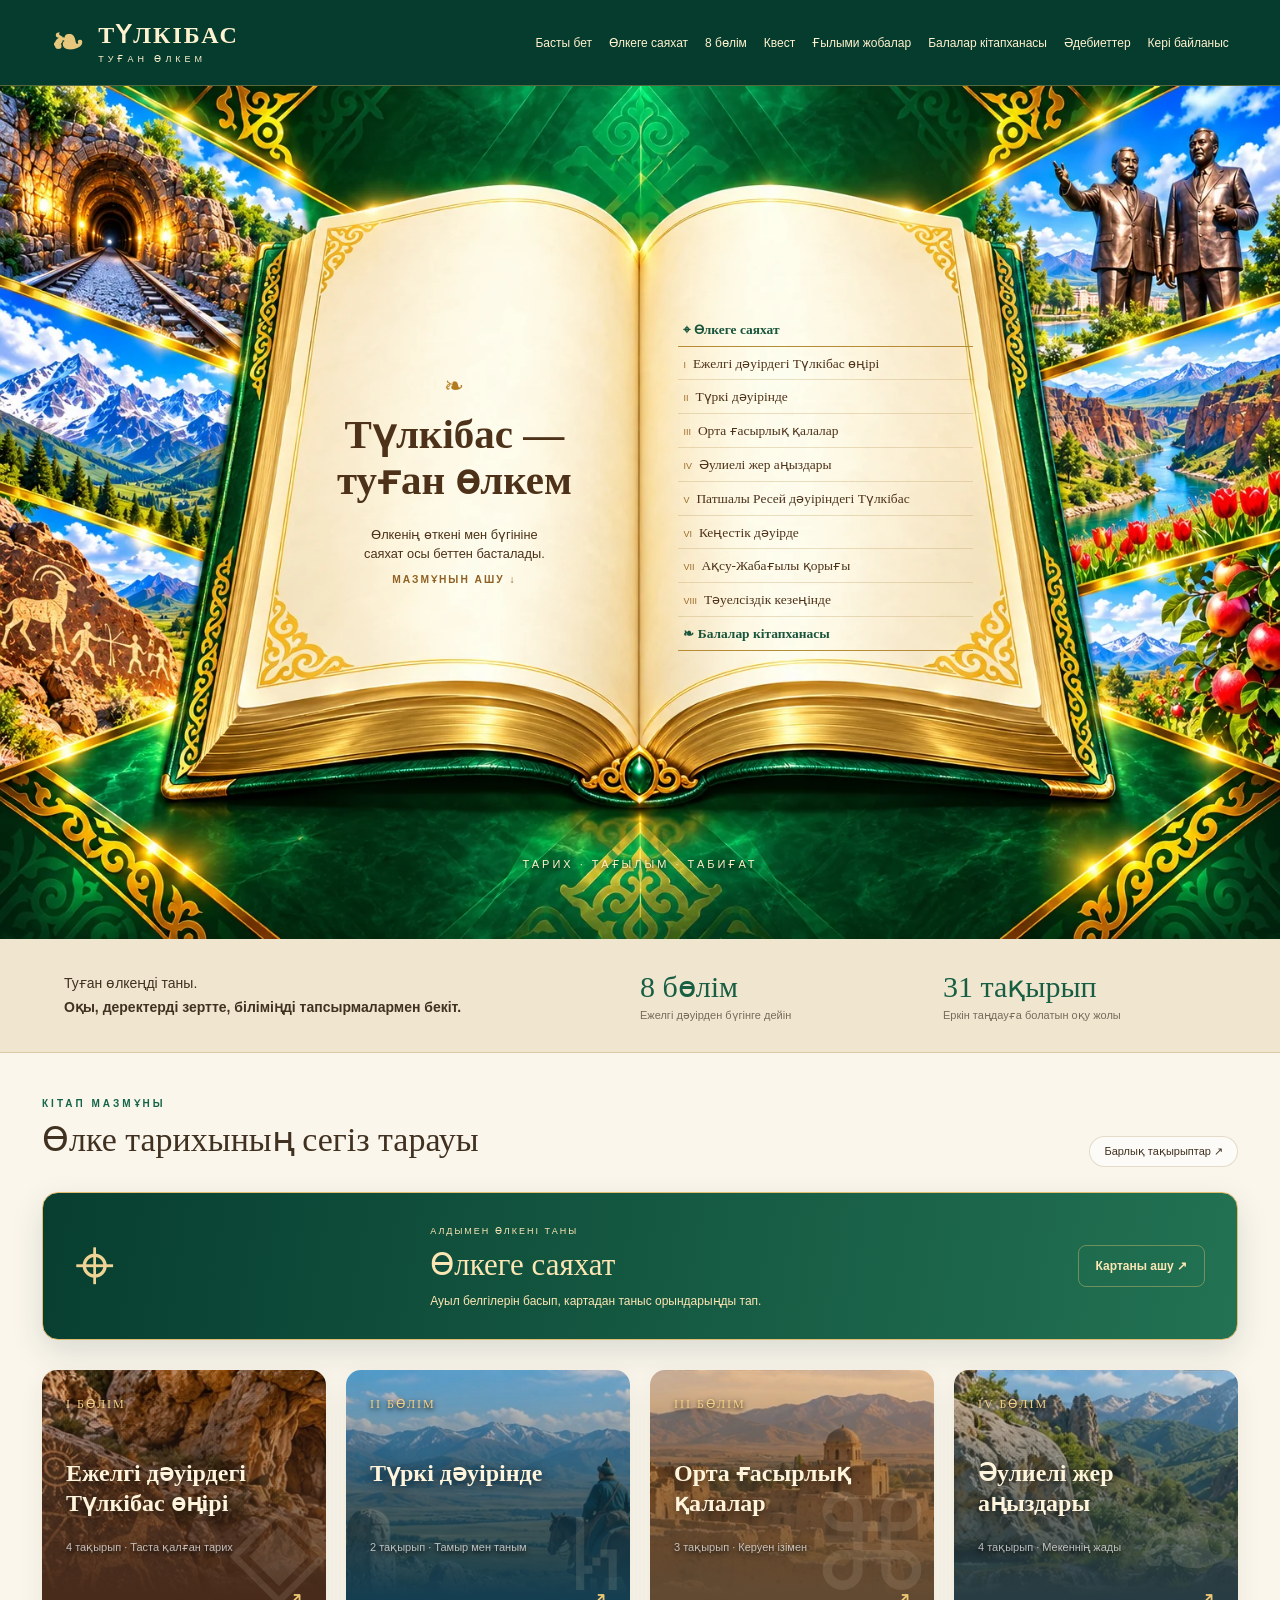
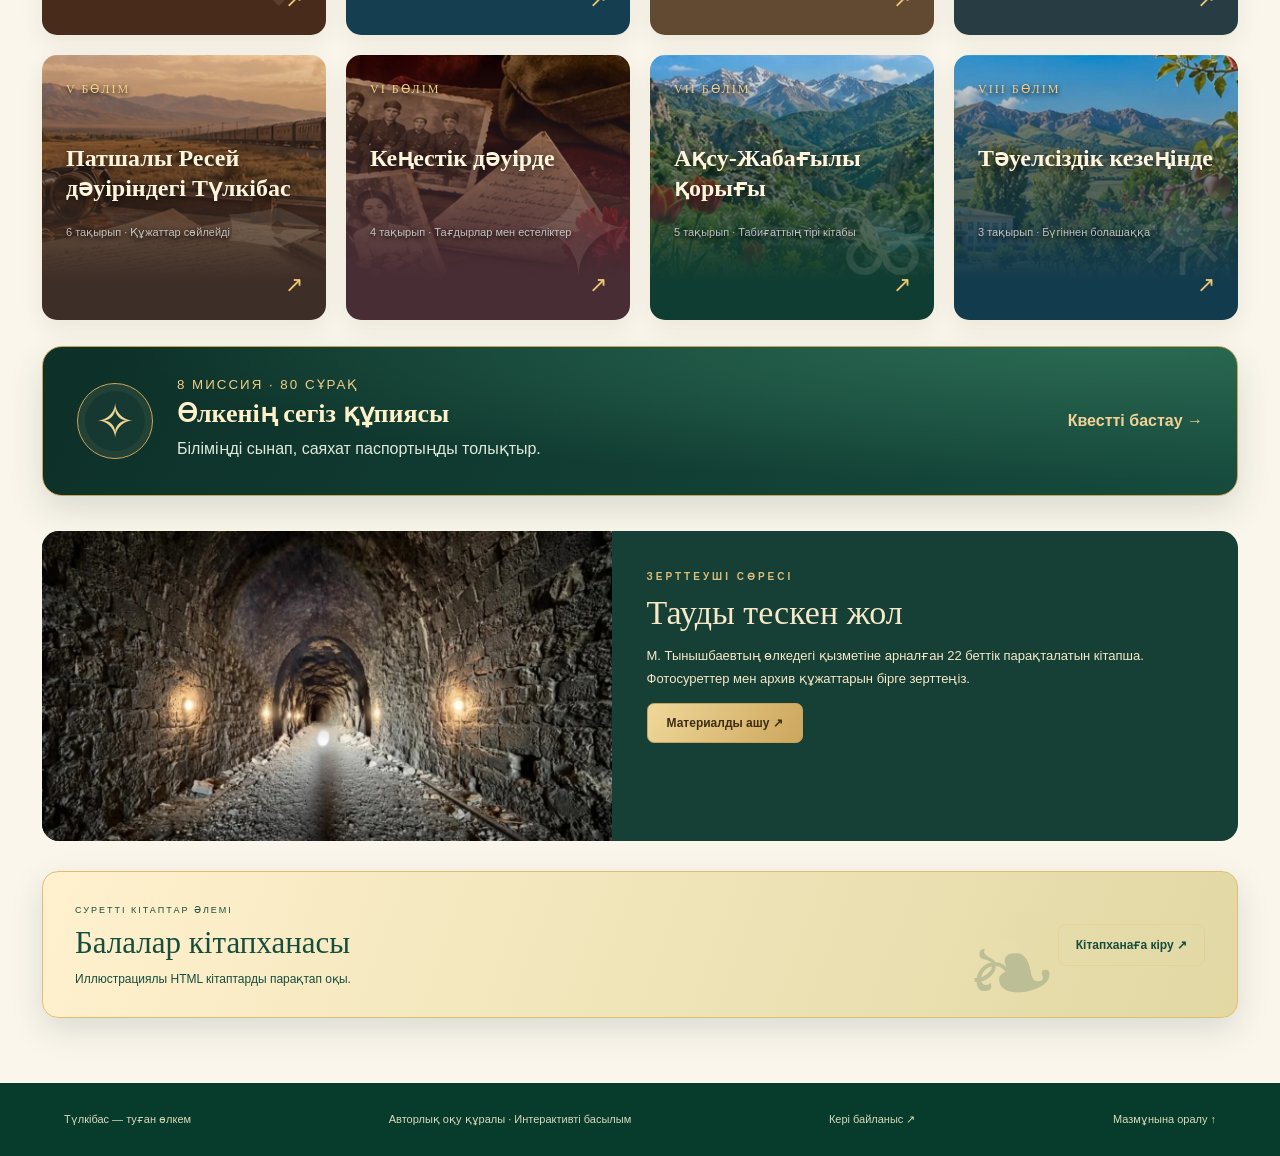
==== index.html @ f570e6aa "Publish complete Tulkibas website" ====
<!doctype html><html lang="kk"><head><meta charset="utf-8"><meta name="viewport" content="width=device-width,initial-scale=1"><meta name="robots" content="noindex,nofollow"><meta name="theme-color" content="#07513e"><title>Түлкібас — туған өлкем | Интерактивті оқу құралы</title><link rel="stylesheet" href="book.css?v=feedback2"><link rel="stylesheet" href="vendor/leaflet.css"></head><body><header><a href="#" class="brand"><span class="brandmark">❧</span><span>ТҮЛКІБАС<small>ТУҒАН ӨЛКЕМ</small></span></a><nav aria-label="Негізгі мәзір"><a href="#">Басты бет</a><a href="#tour">Өлкеге саяхат</a><a href="#contents">8 бөлім</a><a href="#quest">Квест</a><a href="#projects">Ғылыми жобалар</a><a href="#kids">Балалар кітапханасы</a><a href="#references">Әдебиеттер</a><a id="feedbackOpen" href="#feedback">Кері байланыс</a></nav></header><main id="app"></main><footer><span>Түлкібас — туған өлкем</span><span>Авторлық оқу құралы · Интерактивті басылым</span><a href="#feedback">Кері байланыс ↗</a><a href="#contents">Мазмұнына оралу ↑</a></footer><dialog id="feedbackDialog"><button class="close" aria-label="Жабу">×</button><p class="kicker">ОҚЫРМАН ПІКІРІ</p><h2>Пікіріңіз маңызды</h2><form id="feedbackForm"><label>Сіз кімсіз?<select name="role"><option>Оқушы</option><option>Тарих мұғалімі</option><option>География мұғалімі</option><option>Қазақ тілі мен әдебиеті мұғалімі</option><option>Басқа</option></select></label><label>Пікіріңіз<textarea name="message" required maxlength="3000" placeholder="Не ұнады? Нені жақсартуға болады?"></textarea></label><p class="muted">Пікір осы браузерде сақталады. Авторға жіберу үшін файл ретінде жүктеп алыңыз.</p><div class="actions"><button class="primary">Сақтау</button><button type="button" id="exportFeedback">Пікірлерді жүктеу ↓</button></div><p id="feedbackStatus" role="status"></p></form></dialog><dialog id="imageDialog"><button class="close" aria-label="Жабу">×</button><img id="zoomImage" alt="Архив құжатының үлкейтілген нұсқасы"></dialog><script src="curriculum.js?v=quest8"></script><script src="course-content.js?v=quest8"></script><script src="vendor/leaflet.js"></script><script src="interactive-embeds.js?v=quest8"></script><script src="archaeology-map.js?v=map1"></script><script src="museum.js?v=4exhibits"></script><script src="features.js?v=museum1"></script><script src="quest-questions.js?v=quest1"></script><script src="quest.js?v=quest1"></script><script src="book.js?v=feedback2"></script></body></html>
---- book.css ----
:root{--accent:#14644a;--deep:#063b2b;--gold:#d6ad58;--paper:#fff7e4;--ink:#403120;--wash:#e6eee5}*{box-sizing:border-box}body{margin:0;background:#faf6eb;color:var(--ink);font-family:Arial,sans-serif}a{color:inherit;text-decoration:none}button,input,select,textarea{font:inherit}button,a{ -webkit-tap-highlight-color:transparent}button{cursor:pointer}button:disabled{cursor:default}button:focus-visible,a:focus-visible,input:focus-visible,textarea:focus-visible{outline:3px solid #dfad40;outline-offset:4px}header{display:flex;align-items:center;justify-content:space-between;gap:24px;padding:20px 5%;background:#063c2d;color:#fff2cf;border-bottom:1px solid #d6ad5860}.brand{display:flex;align-items:center;gap:12px;font:bold 24px Georgia;letter-spacing:2px}.brandmark{font-size:39px;color:#e6c77c}.brand small{display:block;font:9px Arial;letter-spacing:4px;margin-top:5px}nav{display:flex;gap:24px;align-items:center;font-size:12px}nav button{border:0;background:none;color:inherit;padding:0}.private{font-size:10px;border:1px solid #d6ad5860;border-radius:20px;padding:8px 12px;color:#e7d3a8}main{min-height:70vh}footer{display:flex;justify-content:space-between;gap:20px;flex-wrap:wrap;padding:30px 5%;background:#073c2c;color:#d9d9b9;font-size:11px}.wrap{max-width:1260px;margin:auto;padding:40px 32px}.kicker{font-size:10px;font-weight:700;letter-spacing:3px;text-transform:uppercase;color:var(--accent)}h1,h2,h3{font-family:Georgia,serif}h1{font-size:clamp(30px,4vw,56px);line-height:1.1}h2{font-size:34px;font-weight:500}h3{font-size:23px;line-height:1.25}p{line-height:1.7}.muted{font-size:13px;color:#786e60;line-height:1.7}.sectionhead{display:flex;justify-content:space-between;gap:20px;align-items:end;margin-bottom:25px}.sectionhead h2{margin:8px 0}.pill{border:1px solid #b29b6b55;border-radius:20px;padding:8px 14px;font-size:11px;background:#fff9}.bookhero{position:relative;max-width:1536px;aspect-ratio:3/2;margin:auto;background:#095033 url('assets/book-home.webp') center/100% 100%;overflow:hidden}.bookhero.home{margin-top:0}.page{position:absolute;top:23%;bottom:31%;display:flex;flex-direction:column;justify-content:center;color:#4d3219}.page.left{left:24%;width:23%;text-align:center}.page.right{left:53%;width:23%}.page h1{font-size:clamp(21px,3.2vw,49px);margin:12px 0;line-height:1.12}.page .kicker{color:#906124;font-size:clamp(7px,.8vw,12px);letter-spacing:2px}.page p{font-size:clamp(9px,1vw,15px);line-height:1.5;margin:9px 0}.page .flourish{color:#b17b20;font-size:24px}.booklinks{display:grid;gap:7px}.booklinks a{display:block;padding:10px 8px;border-bottom:1px solid #bda06555;font:clamp(10px,1.2vw,18px)/1.25 Georgia;transition:background .2s,transform .2s}.booklinks a:hover{background:#e7c98b50;transform:translateX(3px)}.booklinks a small{font:9px Arial;color:#9a6b28;margin-right:7px}.home .page.right{top:22%;bottom:29%}.booknote{position:absolute;bottom:8%;width:100%;text-align:center;font-size:11px;letter-spacing:3px;color:#fff1c4;text-shadow:0 2px 6px #000}.introstrip{display:grid;grid-template-columns:2fr 1fr 1fr;gap:30px;align-items:center;padding:30px 5%;background:#f0e6d0;border-bottom:1px solid #d9c9a6}.introstrip p{margin:0;font-size:14px}.introstrip strong{font:30px Georgia;color:#185e43}.introstrip small{display:block;font-size:11px;color:#766b59;margin-top:5px}.chaptergrid{display:grid;grid-template-columns:repeat(4,1fr);gap:20px}.chaptercard{position:relative;padding:24px;min-height:265px;border-radius:15px;overflow:hidden;background:linear-gradient(145deg,var(--deep),var(--accent));color:#fff5dc;box-shadow:0 8px 24px #32241013;transition:transform .2s}.chaptercard:before{content:attr(data-symbol);position:absolute;right:-3px;bottom:14px;font:130px Georgia;opacity:.1}.chaptercard:hover{transform:translateY(-5px)}.chaptercard .chapterNo{font:12px Georgia;letter-spacing:2px;color:#f2cf87}.chaptercard h3{font-size:24px;min-height:90px;margin:24px 0 12px}.chaptercard p{font-size:11px;color:#ffffffb0}.chaptercard .arrow{position:absolute;bottom:22px;right:23px;font-size:22px;color:#edc773}.ancient{--accent:#a66127;--deep:#482b1b;--wash:#f1e2ca}.turk{--accent:#2d7b8f;--deep:#153e50;--wash:#dfedf0}.cities{--accent:#bd8442;--deep:#624a32;--wash:#f6e8ce}.legends{--accent:#5d7973;--deep:#283d43;--wash:#e1ece7}.empire{--accent:#8c6549;--deep:#3d2e27;--wash:#e9ddce}.soviet{--accent:#8a4b47;--deep:#482d35;--wash:#f0e0db}.nature{--accent:#317750;--deep:#103d32;--wash:#e4efda}.modern{--accent:#32798a;--deep:#123b4d;--wash:#deeff0}.chapterpage{background:linear-gradient(var(--wash),#faf6eb 950px)}.breadcrumb{font-size:11px;display:flex;gap:10px;align-items:center;padding:20px 5%;color:#756951}.chapterpage .bookhero{border-radius:16px;max-width:1260px}.chapterpage.ancient .bookhero{background-image:url('assets/book-ancient.webp')}.chapterpage:not(.ancient) .bookhero{background-image:none;isolation:isolate;background:radial-gradient(ellipse at center,#fff5dc44,transparent 65%),linear-gradient(130deg,var(--deep),var(--accent))}.chapterpage:not(.ancient) .bookhero:before{content:attr(data-symbol);position:absolute;inset:0;display:grid;place-items:center;font:440px Georgia;color:#efcf8e;opacity:.11;z-index:-1}.chapterpage:not(.ancient) .bookhero:after{content:'';position:absolute;left:18%;right:18%;top:15%;bottom:15%;background:linear-gradient(90deg,#e4cc99,#fff7df 5%,#fff5dd 48%,#d7be8c 50%,#fff8e6 52%,#f8e6c2 95%,#c9aa6c);border:8px solid #9f7939;border-radius:36% 36% 10% 10%/5% 5% 4% 4%;box-shadow:0 15px 0 #b89352,0 23px 0 #704d2d,0 35px 50px #0006;z-index:-1}.chapterpage .page h1{font-size:clamp(23px,3.5vw,49px)}.chapterpage .page.right{top:22%;bottom:28%}.chapterpage .booklinks{gap:4px}.chapterpage .booklinks a{font-size:clamp(10px,1.1vw,16px);padding:8px}.chapterpage .page.left{top:25%;bottom:29%}.chapterpage .booknote{bottom:6%}.topicgrid{display:grid;grid-template-columns:repeat(3,1fr);gap:23px}.topiccard{display:flex;flex-direction:column;border:1px solid #bd9a5655;background:var(--deep);color:#fff4df;padding:12px;border-radius:13px;box-shadow:0 10px 25px #3d2b1715;transition:transform .2s}.topiccard:hover{transform:translateY(-4px)}.cover{height:170px;position:relative;overflow:hidden;border-radius:7px;background:linear-gradient(145deg,var(--accent),var(--deep));display:flex;align-items:center;justify-content:center;border:1px solid #e0b66870}.cover img{width:100%;height:100%;object-fit:cover}.cover .symbol{font:95px Georgia;color:#e7c886;opacity:.6}.cover:after{content:'';position:absolute;inset:10px;border:1px solid #e3c17555;pointer-events:none}.cover .coverNo{position:absolute;top:15px;left:18px;font:16px Georgia;color:#fff3cf;text-shadow:0 1px 6px #000}.topiccard .cardbody{padding:8px 10px 10px;display:flex;flex:1;flex-direction:column}.topiccard h3{font-size:22px;margin:14px 0;min-height:55px}.topiccard p{font-size:11px;color:#ecddbd;margin:0 0 15px}.openbtn{display:flex;justify-content:space-between;align-items:center;background:linear-gradient(120deg,#f3d58e,#cda45b);border-radius:6px;padding:11px 14px;color:#3c2c14;font-size:12px;font-weight:700;margin-top:auto}.search{width:290px;padding:12px 16px;border:1px solid #c4b699;border-radius:8px;background:#fffaf0}.contentsrow{display:grid;grid-template-columns:50px 1fr auto;gap:18px;align-items:center;padding:19px 0;border-bottom:1px solid #c8b58955}.contentsrow strong{font:23px Georgia}.contentsrow span{color:#9b793f}.contentsrow small{font-size:11px}.researchbanner{display:grid;grid-template-columns:1fr 1.1fr;border-radius:17px;overflow:hidden;background:#163f35;color:#f6e9c9;margin-top:35px}.researchbanner img{width:100%;height:310px;object-fit:cover}.researchbanner>div{padding:35px}.researchbanner .kicker{color:#dbbd7c}.researchbanner h2{margin:10px 0}.researchbanner p{font-size:13px}.primary{display:inline-block;background:linear-gradient(120deg,#f0d89a,#cca65c);color:#3c2d13;border:1px solid #c8a45e;border-radius:7px;padding:12px 19px;font-size:12px;font-weight:700}.topiclayout{display:grid;grid-template-columns:245px minmax(0,1fr);gap:30px}.topicnav{align-self:start;position:sticky;top:20px;padding:22px;background:var(--deep);color:#f5e6c3;border-radius:13px}.topicnav h3{font-size:20px;margin:10px 0 20px}.topicnav a{display:block;padding:12px 0;border-top:1px solid #ffffff20;font-size:12px;line-height:1.5}.topicnav a.active{color:#f3ce81}.readerhead{background:linear-gradient(130deg,var(--deep),var(--accent));padding:34px;border-radius:14px;color:#fff3d7;position:relative;overflow:hidden}.readerhead:after{content:attr(data-symbol);position:absolute;right:15px;bottom:-30px;font:170px Georgia;opacity:.13}.readerhead h1{font-size:37px;margin:15px 0}.readerhead .kicker{color:#e9cf95}.tabs{display:flex;gap:4px;overflow:auto;border-bottom:1px solid #cdbb99;margin-top:23px}.tabs button{border:0;background:none;padding:15px;font-size:12px;color:#80715b;white-space:nowrap}.tabs button[aria-selected=true]{color:var(--accent);border-bottom:3px solid var(--accent);font-weight:700}.paper{background:#fffcf4;border:1px solid #d7c9ac;border-radius:0 0 14px 14px;padding:32px;min-height:260px;box-shadow:0 12px 30px #4b342009}.paper h2{font-size:28px;margin-top:5px}.paper p{font-size:15px;line-height:1.85}.empty{padding:20px;border:1px dashed #bea67d;background:#f7f0df;border-radius:10px}.empty h3{margin:0 0 8px;font-size:23px}.empty p{font-size:13px;margin:0}.topicphoto{width:100%;max-height:330px;object-fit:cover;border-radius:9px}.caption{font-size:11px!important;color:#8b785c}.note{width:100%;min-height:145px;padding:15px;background:#fffaf0;border:1px solid #cdbb99;border-radius:8px;color:#403120;line-height:1.7}.actions{display:flex;gap:10px;flex-wrap:wrap;align-items:center;margin-top:15px}.actions button:not(.primary){padding:10px 15px;border:1px solid #c6b28c;background:#faf3e4;border-radius:7px}.topicfoot{display:flex;justify-content:space-between;gap:20px;margin-top:25px;font-size:12px}.docgrid{display:grid;grid-template-columns:repeat(2,1fr);gap:15px}.doc{padding:12px;border:1px solid #d8c5a1;background:#f5ecd8;border-radius:9px;cursor:zoom-in}.doc img{width:100%;height:220px;object-fit:contain}.doc span{display:block;font-size:11px;margin-top:9px}.projectslot{padding:23px;border-left:3px solid var(--accent);background:#fffaf0;margin:14px 0;border-radius:0 9px 9px 0}.projectslot h3{margin:0 0 10px}.projectslot p{font-size:13px;margin:0}.projectslot small{display:inline-block;margin-top:14px;font-size:10px;color:#9a7e4a}dialog{max-width:650px;width:92vw;border:1px solid #d1b879;border-radius:15px;background:#fffbef;padding:30px;color:#3c3021;box-shadow:0 25px 100px #0006}dialog::backdrop{background:#031b17cc;backdrop-filter:blur(5px)}.close{float:right;border:0;background:none;font-size:27px;color:#68502f}label{display:block;font-size:13px;margin:18px 0}select,textarea{display:block;width:100%;margin-top:8px;border:1px solid #cfbea0;border-radius:7px;padding:12px;background:#fffdf7}textarea{min-height:120px}#imageDialog{max-width:95vw;width:auto}#zoomImage{display:block;max-width:85vw;max-height:80vh;object-fit:contain}.saved{font-size:11px;color:var(--accent)}.noresults{padding:30px;color:#7c6d55}@media(max-width:1000px){nav{gap:12px;font-size:11px}.private{display:none}.chaptergrid{grid-template-columns:repeat(2,1fr)}.topicgrid{grid-template-columns:repeat(2,1fr)}.page h1{font-size:3.3vw}.booklinks a{padding:6px;font-size:1.25vw}.bookhero .page .kicker{letter-spacing:1px}.topiclayout{grid-template-columns:190px 1fr}.readerhead h1{font-size:31px}.wrap{padding:30px 22px}}@media(max-width:650px){header{flex-wrap:wrap;padding:15px 5%;gap:15px}.brand{font-size:20px}nav{width:100%;justify-content:space-between;gap:9px;font-size:10px}.brandmark{font-size:29px}.bookhero{aspect-ratio:auto;height:680px;background-size:auto 100%;background-position:center}.page.left{left:18%;width:64%;top:18%;bottom:auto;height:23%}.page.right{left:19%;width:62%;top:44%!important;bottom:19%!important}.page h1,.chapterpage .page h1{font-size:31px;margin:8px 0}.page .kicker{font-size:9px}.page p{font-size:12px}.page .flourish{font-size:20px}.booklinks{gap:4px}.booklinks a,.chapterpage .booklinks a{font-size:13px;padding:7px 4px}.booknote{font-size:8px;letter-spacing:1px;bottom:7%}.home .page.left{top:16%;height:23%}.home .page.right{top:41%!important;bottom:17%!important}.home .bookhero{background-size:auto 100%}.bookhero:before{content:'';position:absolute;top:13%;bottom:16%;left:12%;right:12%;background:#fff3d9ed;border-radius:15px}.chapterpage:not(.ancient) .bookhero:before{font-size:250px;opacity:.07}.chapterpage:not(.ancient) .bookhero:after{left:8%;right:8%;top:11%;bottom:15%}.chapterpage.ancient .bookhero:before{content:'';background:#fff3d9eb}.chapterpage .page.left{top:17%;bottom:auto;height:23%}.chapterpage .page.right{top:44%!important;bottom:19%!important}.introstrip{grid-template-columns:1fr 1fr;gap:20px}.introstrip>p{grid-column:span 2;font-size:13px}.introstrip strong{font-size:24px}.wrap{padding:30px 18px}.chaptergrid{gap:12px}.chaptercard{padding:19px;min-height:255px}.chaptercard h3{font-size:22px;min-height:110px}.topicgrid{grid-template-columns:1fr}.cover{height:190px}.topiccard h3{min-height:0}.sectionhead{align-items:start;flex-direction:column}.search{width:100%}.researchbanner{grid-template-columns:1fr}.researchbanner img{height:200px}.researchbanner>div{padding:25px}.topiclayout{grid-template-columns:1fr}.topicnav{position:static}.topicnav details>summary{cursor:pointer}.topicnav a{font-size:12px}.readerhead{padding:25px}.readerhead h1{font-size:29px}.paper{padding:23px}.paper p{font-size:14px}.tabs button{padding:13px 10px;font-size:11px}.docgrid{grid-template-columns:1fr}.contentsrow{grid-template-columns:30px 1fr}.contentsrow strong{font-size:20px}.contentsrow small{grid-column:2}h2{font-size:29px}.topicfoot a{max-width:45%;line-height:1.5}footer{font-size:10px}}
@media(prefers-reduced-motion:reduce){*{transition:none!important;scroll-behavior:auto!important}}
.topicsection{position:relative;isolation:isolate}.topicsection:before{content:'';position:absolute;inset:0;z-index:-1;opacity:.35;background:radial-gradient(ellipse at 0 10%,var(--accent),transparent 55%),repeating-linear-gradient(45deg,transparent 0 33px,#b59a6120 34px 35px,transparent 36px 68px);mask-image:linear-gradient(#000,transparent)}.cover img{transition:transform .35s}.topiccard:hover .cover img{transform:scale(1.04)}.chaptercard{background-image:linear-gradient(180deg,#0001,var(--deep) 85%),var(--chapter-image,linear-gradient(var(--accent),var(--deep)));background-size:cover;background-position:center}.chaptercard h3{text-shadow:0 2px 12px #000b}.chaptercard .chapterNo,.chaptercard p{text-shadow:0 2px 5px #000}.chaptercard h3{padding-top:22px}.chapterpage:not(.ancient) .bookhero{background-image:linear-gradient(90deg,#0005,transparent 30% 70%,#0005),var(--chapter-image);background-size:cover;background-position:center}.cover img{object-position:center}.ancient{--chapter-image:url('assets/cover-1.webp')}.turk{--chapter-image:url('assets/cover-2.webp')}.cities{--chapter-image:url('assets/cover-3.webp')}.legends{--chapter-image:url('assets/cover-4.webp')}.empire{--chapter-image:url('assets/cover-5.webp')}.soviet{--chapter-image:url('assets/cover-6.webp')}.nature{--chapter-image:url('assets/cover-7.webp')}.modern{--chapter-image:url('assets/cover-8.webp')}.chapterpage .bookhero:after{pointer-events:none}.chapterpage .bookhero .page{z-index:2}.chapterpage:not(.ancient) .bookhero:after{z-index:0}.chapterpage:not(.ancient) .bookhero:before{z-index:0}.chapterpage:not(.ancient) .bookhero .booknote{z-index:2}
.artlabel{position:absolute;right:12px;bottom:12px;background:#12251ac9;color:#fff3ce;font-size:8px;padding:5px 7px;border-radius:4px;letter-spacing:.5px;z-index:1}@media(max-width:650px){.chapterpage:has(.booklinks a:nth-child(6)) .bookhero{height:800px}}
/* All chapters use individually illustrated books from the same master. */
.chapterpage .bookhero,.chapterpage:not(.ancient) .bookhero{background-color:var(--deep);background-image:var(--book-image);background-position:center;background-size:100% 100%;isolation:auto}
.ancient{--book-image:url('assets/book-ancient.webp')}.turk{--book-image:url('assets/book-chapter-2.webp')}.cities{--book-image:url('assets/book-chapter-3.webp')}.legends{--book-image:url('assets/book-chapter-4.webp')}.empire{--book-image:url('assets/book-chapter-5.webp')}.soviet{--book-image:url('assets/book-chapter-6.webp')}.nature{--book-image:url('assets/book-chapter-7.webp')}.modern{--book-image:url('assets/book-chapter-8.webp')}
.chapterpage .bookhero:before,.chapterpage .bookhero:after{content:none!important}.chapterpage .page.left{top:22%;bottom:29%}.chapterpage .page.right{top:22%;bottom:29%}.chapterpage .page h1{font-size:clamp(22px,3.3vw,48px)}
@media(max-width:650px){.chapterpage .bookhero,.chapterpage:not(.ancient) .bookhero{height:680px;background-size:auto 100%;background-position:center}.chapterpage .page.left{top:17%;bottom:auto;height:23%}.chapterpage .page.right{top:44%!important;bottom:19%!important}.chapterpage .bookhero:before{content:''!important;position:absolute;top:13%;bottom:16%;left:12%;right:12%;background:#fff3d9ed!important;border-radius:15px;opacity:1!important;z-index:1!important}.chapterpage .page h1{font-size:31px}.chapterpage:has(.booklinks a:nth-child(6)) .bookhero{height:800px}}
/* Source readings and expandable learning materials. */
header nav{gap:17px;flex-wrap:wrap}header{padding-left:4%;padding-right:4%}.speciallink{font-weight:700!important;color:#18553b!important;border-bottom:1px solid #b78c36!important}.home .booklinks{gap:2px}.home .booklinks a{font-size:clamp(9px,1.05vw,16px);padding:7px 5px}.reading-tools{display:flex;justify-content:space-between;gap:15px;border-bottom:1px solid #c8ac6b;padding-bottom:16px;margin-bottom:22px;font-size:10px;letter-spacing:2px;color:var(--accent)}.reading-tools a{letter-spacing:0;font-size:11px}.source-reading p,.source-tasks p{white-space:pre-line;overflow-wrap:anywhere}.source-reading p{font-size:16px;line-height:1.9;margin:17px 0}.source-image{display:block;max-width:100%;height:auto;max-height:520px;object-fit:contain;margin:20px auto;border-radius:7px;cursor:zoom-in}.source-credit{font-size:11px!important;color:#8b7551;border-top:1px solid #c9b58b;padding-top:15px}.source-table-wrap{overflow-x:auto;margin:20px 0}.source-table{width:100%;border-collapse:collapse;min-width:400px;font-size:13px;background:#fffaf0}.source-table td{border:1px solid #baa782;padding:12px;vertical-align:top;min-width:80px}.source-table td p{font-size:13px;line-height:1.6;margin:4px 0}.source-table .source-image{max-height:260px;margin:8px auto}.source-tasks{counter-reset:task}.source-tasks>p{font-size:14px}.taskfield{width:100%;min-height:65px;margin:8px 0;padding:10px;background:#fffdf7;border:1px solid #bea77b;border-radius:6px;font-size:13px}.source-tasks label{font-size:13px;margin:8px 0 3px}.source-tasks td .taskfield{min-width:110px}.tourpromocard,.kidspromocard{display:flex;align-items:center;justify-content:space-between;gap:25px;border-radius:16px;padding:27px 32px;margin:25px 0;border:1px solid #e2bd70;box-shadow:0 12px 32px #082b2420;position:relative;overflow:hidden}.tourpromocard{background:linear-gradient(100deg,#073e30,#227253);color:#fce6b3;margin-top:0;margin-bottom:30px}.tourpromocard>span{font-size:70px;color:#efd394}.tourpromocard h2,.kidspromocard h2{margin:8px 0;font-size:31px}.tourpromocard p,.kidspromocard p{margin:0;font-size:12px}.tourpromocard small,.kidspromocard small{font-size:9px;letter-spacing:2px}.tourpromocard>b,.kidspromocard>b{font-size:12px;border:1px solid #e8c57266;padding:13px 17px;border-radius:8px;white-space:nowrap}.kidspromocard{background:linear-gradient(110deg,#fff1ce,#e1d8a4);color:#174d3c;margin-top:30px}.kidspromocard>span{font-size:110px;opacity:.2;position:absolute;right:15%;bottom:-20px}.tourpage{background:linear-gradient(120deg,#e5eddd,#fbefd3);min-height:85vh}.tourpage h1{margin-bottom:15px}.tourintro{color:#59624b;margin-bottom:30px}.tourlayout{display:grid;grid-template-columns:1.7fr 1fr;gap:22px;align-items:stretch}.mapframe{border:1px solid #c5ad75;border-radius:14px;overflow:hidden;background:#e3e6d9;box-shadow:0 15px 40px #243f2c20}.mapbar{display:flex;justify-content:space-between;gap:10px;align-items:center;background:#104c3b;color:#e9d09c;padding:16px 20px;font-size:10px;letter-spacing:2px}.mapbar button{font-size:10px;letter-spacing:0;background:#e8cb83;color:#153b2e;border:0;border-radius:6px;padding:8px 11px}#villageMap{height:540px;width:100%;z-index:0}.maphint{padding:12px 17px;font-size:10px;line-height:1.4;margin:0;background:#faf2dc;color:#6d624c}.villagepanel{background:#fffaf0;border:1px solid #cfb881;border-radius:14px;overflow:hidden;box-shadow:0 15px 40px #243f2c20}.villagepanel>img{width:100%;height:200px;object-fit:cover}.villagepanel>div{padding:25px}.villagepanel h2{margin:10px 0;font-size:31px}.villagepanel p{font-size:14px;line-height:1.8}.villageSources{display:flex;gap:15px;flex-wrap:wrap;font-size:10px;color:#7c7158;line-height:1.6;margin-top:20px}.villagechips{display:flex;flex-wrap:wrap;gap:10px;margin:22px 0}.villagechips button{padding:11px 16px;border:1px solid #bda770;border-radius:25px;background:#fff9e9;color:#315241;font-size:12px}.villagechips button.active{background:#145741;color:#f7e0a7;border-color:#145741}.villagepin{background:transparent;border:0}.villagepin span{display:grid;place-items:center;width:30px;height:36px;background:linear-gradient(#ffe19d,#c7973d);color:#12543c;border:2px solid #fff4cf;border-radius:50% 50% 50% 4px;transform:rotate(-45deg);box-shadow:0 4px 12px #0005;font-size:10px}.mapfallback{padding:80px 30px;line-height:1.7;text-align:center}.mapsource{color:#746c55;line-height:1.8}.kidspage{background:radial-gradient(ellipse at 90% 0,#e8c77966,transparent 50%),linear-gradient(140deg,#064734,#0a3029);color:#fff0ca;min-height:85vh}.kidspage .kicker{color:#ebc46e}.kidspage>.wrap>p{font-size:14px;color:#dfd6b9}.kidsgrid{display:grid;grid-template-columns:repeat(3,1fr);gap:25px;margin-top:35px}.kidsbook{padding:12px;text-align:left;border:1px solid #d2ad5d;border-radius:14px;background:#f8edcf;color:#493b24;box-shadow:0 18px 35px #0004;transition:transform .2s}.kidsbook:hover{transform:translateY(-5px)}.kidscover{height:250px;position:relative;overflow:hidden;border-radius:7px;box-shadow:4px 5px 0 #af8a46}.kidscover:after{content:'';position:absolute;inset:0;border-left:12px solid #0002;pointer-events:none}.kidscover img{width:100%;height:100%;object-fit:cover}.kidscover span{position:absolute;bottom:12px;right:12px;font-size:10px;background:#f7e8bc;padding:7px 10px;border-radius:5px}.kidsbook>div:last-child{padding:23px 12px 12px}.kidsbook small{font-size:9px;color:#916e32}.kidsbook h2{font-size:29px;margin:12px 0}.kidsbook p{font-size:13px}.kidscoming{border:1px dashed #d3bc8477;border-radius:14px;display:flex;flex-direction:column;align-items:center;justify-content:center;text-align:center;padding:30px;color:#ebd5a5;min-height:380px;background:#ffffff05}.kidscoming>span{font-size:60px;color:#d5b66e}.kidscoming h2{font-size:25px}.kidscoming p{font-size:12px}.kidsreaderbar{display:flex;align-items:center;justify-content:space-between;gap:15px;padding:13px 19px;background:#f9edcf;color:#334a35;border:1px solid #d1b976;border-radius:10px 10px 0 0}.kidsreaderbar h2{font-size:20px}.kidsreaderbar a,.kidsreaderbar button{font-size:11px}.kidsreaderbar button{background:none;border:1px solid #b79b63;border-radius:5px;padding:8px}.kidspage iframe{width:100%;height:80vh;border:1px solid #ddc588;background:#fff9e9}.referencespage{max-width:1050px;background:linear-gradient(135deg,#fffcf1,#f3e7ce);border-left:1px solid #dbc9a4;border-right:1px solid #dbc9a4}.bibliography{padding-left:30px;margin:30px 0}.bibliography li{padding:14px 0 14px 8px;border-bottom:1px solid #d4c39d77;line-height:1.7;font-size:14px;overflow-wrap:anywhere}.bibliography li::marker{color:#a9803a;font-family:Georgia,serif}.bibliography a{text-decoration:underline;color:#1a6950}
@media(max-width:1050px){header{flex-wrap:wrap;gap:15px}header nav{flex:1;justify-content:flex-end;gap:13px}.tourlayout{grid-template-columns:1.3fr 1fr}.villagepanel>div{padding:20px}.kidsgrid{grid-template-columns:1fr 1fr}}
@media(max-width:650px){header nav{justify-content:flex-start;flex-wrap:nowrap;overflow-x:auto;padding-bottom:7px;gap:18px;min-width:0}header nav>a,header nav>button{white-space:nowrap;font-size:11px}.home.bookhero{height:800px}.home .booklinks a{font-size:12px;padding:7px 4px}.home .page.right{top:40%!important;bottom:16%!important}.home .page.left{top:15%;height:22%}.tourpromocard,.kidspromocard{padding:23px;flex-wrap:wrap;gap:17px}.tourpromocard>span{font-size:40px}.tourpromocard>div{flex:1}.tourpromocard h2,.kidspromocard h2{font-size:27px}.tourlayout{grid-template-columns:1fr}#villageMap{height:400px}.villagepanel{display:grid;grid-template-columns:1fr}.villagepanel>img{height:170px}.villagepanel>div{padding:23px}.villagechips{gap:8px}.villagechips button{padding:10px 13px;font-size:11px}.kidsgrid{grid-template-columns:1fr}.kidscoming{min-height:220px}.kidsreaderbar{flex-wrap:wrap}.kidsreaderbar h2{width:100%;margin:5px 0}.source-reading p{font-size:15px}.reading-tools{font-size:9px;letter-spacing:1px}.bibliography li{font-size:13px}.source-table td{padding:9px}.source-image{max-height:420px}.tourpage .wrap{padding:30px 18px}}
.reservevideos{display:grid;gap:20px;margin:25px 0}.videocard{display:grid;grid-template-columns:220px 1fr;gap:22px;border:1px solid #c7b185;border-radius:12px;overflow:hidden;background:#fff9e9}.videothumb{position:relative;display:block;min-height:180px;background:#154c39}.videothumb img{width:100%;height:100%;object-fit:cover}.videothumb>span{position:absolute;left:50%;top:50%;transform:translate(-50%,-50%);background:#a32119e6;color:#fff;border-radius:13px;padding:13px 20px;font-size:20px}.videocard>div{padding:20px 20px 20px 0}.videocard h3{font-size:23px;margin:10px 0}.videocard small{font-size:10px;color:#9a753c}.videocard p{font-size:13px}.videocard a:not(.videothumb){font-size:11px;color:#376b4b}.reserveplayer{width:100%;aspect-ratio:16/9;border:0;border-radius:10px;margin:20px 0;background:#13291e}@media(max-width:650px){.videocard{grid-template-columns:1fr}.videothumb{height:210px}.videocard>div{padding:0 22px 22px}.videocard .primary{margin-bottom:10px}}
.interactive-task-list{margin:5px 0 30px}.interactive-heading{display:flex;justify-content:space-between;gap:15px;align-items:center;margin:12px 0 20px;color:var(--accent)}.interactive-heading>span{font-size:10px;letter-spacing:2px;font-weight:700}.interactive-heading>b{font-size:11px;font-weight:400;color:#8f7447}.interactive-task{border:1px solid #cfad60;border-radius:12px;overflow:hidden;background:#fff9e8;margin-bottom:20px;box-shadow:0 8px 25px #5b422015}.interactive-task>summary{display:flex;align-items:center;gap:12px;cursor:pointer;list-style:none;padding:17px 20px;background:linear-gradient(110deg,var(--deep),var(--accent));color:#fff0cd}.interactive-task>summary::-webkit-details-marker{display:none}.interactive-task summary strong{font:20px/1.3 Georgia,serif;flex:1}.provider-badge{font-size:9px;letter-spacing:.5px;background:#fff1bd22;border:1px solid #f6d89555;border-radius:6px;padding:7px 9px}.task-chevron{font-size:21px;color:#f5d58a}.interactive-task[open] .task-chevron{transform:rotate(180deg)}.interactive-content{padding:13px}.game-toolbar{display:flex;align-items:center;justify-content:space-between;gap:14px;margin:0 0 12px;font-size:10px;color:#776242}.game-toolbar>div{display:flex;align-items:center;gap:10px;flex-wrap:wrap}.game-toolbar button{border:1px solid #bfa16a;border-radius:6px;padding:8px 10px;font-size:10px;background:#f8edcc;color:#32513c}.game-toolbar a{text-decoration:underline;color:#426e50}.embedded-game{width:100%;background:#fff;border:1px solid #d8c393;border-radius:8px;overflow:hidden;min-height:580px}.embedded-game iframe{width:100%;height:600px;display:block;border:0;background:#fff}.embedded-game:fullscreen{background:#fff;width:100vw;height:100vh;border:0;border-radius:0}.embedded-game:fullscreen iframe{height:100vh}.game-help{font-size:11px!important;color:#8b7654;line-height:1.6!important}.written-tasks{margin:25px 0;border:1px solid #cbb58b;border-radius:9px;padding:17px;background:#f5ecd6}.written-tasks>summary{font:20px Georgia,serif;cursor:pointer;color:#6b512b}.written-tasks[open]>summary{margin-bottom:20px}@media(max-width:650px){.interactive-heading{align-items:start;flex-direction:column;gap:7px}.interactive-task>summary{padding:15px 13px;gap:8px;flex-wrap:wrap}.interactive-task summary strong{font-size:18px}.provider-badge{font-size:8px;padding:5px 7px}.interactive-content{padding:8px}.game-toolbar{flex-direction:column;align-items:start;gap:10px;padding:5px}.embedded-game{min-height:620px}.embedded-game iframe{height:660px}.written-tasks{padding:13px}.written-tasks>summary{font-size:18px}}

.archaeology-exercise{background:linear-gradient(135deg,#fcf5df,#f1e5cd);border:1px solid #c6a56e;padding:24px;border-radius:18px}.archaeology-exercise select{display:block;width:100%;padding:13px;border:1px solid #a68a59;border-radius:9px;background:#fffaf0;color:#493722;font:inherit;margin:8px 0}.maphint{background:#fff9eb;padding:14px;border-left:3px solid #b98b3d}#archMap{height:520px;min-height:350px;border-radius:14px;z-index:0;border:1px solid #bca77e}#archList{padding-left:22px;font-size:14px;line-height:1.8}#archCoords{font-variant-numeric:tabular-nums}@media(max-width:600px){.archaeology-exercise{padding:14px}#archMap{height:420px}}
/* Emerald expedition quest */
.quest-invite{display:flex;align-items:center;gap:24px;padding:28px 34px;margin:26px 0;background:radial-gradient(ellipse at 90% 0,#2a6952,transparent 65%),linear-gradient(120deg,#0d3028,#164b3d);border:1px solid #c9a457;border-radius:20px;color:#fff3d8;text-decoration:none;box-shadow:0 14px 35px #19392b24}.quest-invite h3{color:#fff0c9;margin:5px 0;font-size:26px}.quest-invite small{letter-spacing:2px;color:#efcd85}.quest-invite p{margin:5px 0;color:#e0e9dc}.quest-invite>b{margin-left:auto;white-space:nowrap;color:#f1d296}.quest-seal{display:grid;place-items:center;flex-shrink:0;width:76px;height:76px;border:1px solid #cda65c;border-radius:50%;font-size:48px;color:#efd594;background:#ffffff08;box-shadow:inset 0 0 0 7px #d4b77812}.quest-intro{text-align:center;padding:80px 24px 55px;background:radial-gradient(ellipse at 50% 0,#376d50,transparent 65%),linear-gradient(145deg,#092e26,#134739);color:#f6edd7;position:relative;border-bottom:2px solid #c8a45c}.quest-intro .kicker{color:#edcc87;letter-spacing:3px}.quest-intro h1{font-size:clamp(36px,5vw,66px);margin:20px 0;color:#fff1cf}.quest-intro>p{max-width:700px;margin:16px auto;font-size:19px;line-height:1.7}.quest-counters{display:flex;justify-content:center;gap:60px;margin:35px 0}.quest-counters>div{display:grid;gap:8px}.quest-counters strong{font-size:42px;color:#f4d491}.quest-counters small{font-size:18px;color:#d0d8c8}.quest-counters span{font-size:11px;letter-spacing:2px;color:#d8e4d9}.quest-intro .quest-note{font-size:14px;color:#e0dec9}.quest-grid{display:grid;grid-template-columns:repeat(2,minmax(0,1fr));gap:25px;margin:38px 0}.quest-mission{min-height:350px;position:relative;overflow:hidden;border-radius:22px;border:1px solid #c9aa6a;color:#fff3db;text-decoration:none;box-shadow:0 15px 30px #49381924;transition:transform .2s,box-shadow .2s;background:#193f32}.quest-mission:hover{transform:translateY(-5px);box-shadow:0 20px 40px #49381940}.quest-mission>img{position:absolute;inset:0;width:100%;height:100%;object-fit:cover}.quest-mission-shade{position:absolute;inset:0;background:linear-gradient(180deg,#071c1740,#071d17dc 80%)}.quest-mission-top{position:relative;display:flex;justify-content:space-between;gap:12px;padding:22px;font-size:11px;letter-spacing:1.5px}.quest-mission-top b{background:#153d2ee6;border:1px solid #c5aa66;border-radius:30px;padding:5px 12px;letter-spacing:0}.quest-mission-body{position:relative;padding:25px}.quest-medal{font-size:36px;color:#f4d491}.quest-mission h2{color:#fff1cf;font-size:28px;margin:8px 0}.quest-mission p{color:#f0dfba;margin:8px 0 24px}.quest-mission-body>div{display:flex;justify-content:space-between;gap:12px;font-size:13px}.quest-mission progress{width:100%;height:7px;margin:0 0 12px;accent-color:#e5c379;border:0;border-radius:20px;overflow:hidden;background:#ffffff33}.quest-mission progress::-webkit-progress-bar{background:#ffffff33}.quest-mission progress::-webkit-progress-value{background:#e5c379}.quest-passport{padding:36px;border:1px solid #c6a36a;background:radial-gradient(ellipse at top right,#e5d9b8,transparent),#fff9e9;border-radius:22px;box-shadow:0 12px 30px #49381915;margin:45px 0 60px}.quest-passport h2{font-size:32px}.quest-stamps{display:grid;grid-template-columns:repeat(4,1fr);gap:16px;margin:25px 0}.quest-stamp{display:grid;justify-items:center;text-align:center;gap:10px;padding:22px 12px;border:1px dashed #cbbd9c;border-radius:16px;color:#7c735f;background:#faf4e5}.quest-stamp>span{font-size:34px}.quest-stamp b{font-size:14px}.quest-stamp small{font-size:11px}.quest-stamp.earned{color:#174c38;border:2px solid #be9a4b;background:radial-gradient(circle,#fff5d1,#e9dfb9);box-shadow:inset 0 0 0 4px #fff9eb}.quest-play{position:relative;min-height:90vh;background:#123c30 var(--quest-cover) center/cover fixed}.quest-play-overlay{position:absolute;inset:0;background:linear-gradient(120deg,#0a3028e8,#122f2599 70%,#0b3026d9)}.quest-play-inner{position:relative;max-width:950px;margin:auto;padding:24px 24px 55px}.quest-play-nav{display:flex;justify-content:space-between;gap:20px}.quest-play-nav a{color:#f0dba7;font-size:14px}.quest-play-title{text-align:center;margin:34px 0}.quest-play-title .kicker{color:#e4c17a}.quest-play-title h1{font-size:clamp(26px,4vw,40px);color:#fff0ce;margin:15px 0}.quest-question{padding:36px 42px;border:1px solid #d3b36f;border-radius:24px;background:linear-gradient(135deg,#fffcef,#efe4c9);box-shadow:0 20px 65px #00190f66,inset 0 0 0 7px #fffdf422}.quest-question-meta{display:flex;justify-content:space-between;color:#6d613f;font-size:12px;letter-spacing:2px}.quest-question-meta b{color:#17513b}.quest-steps{display:flex;gap:8px;margin:24px 0 30px}.quest-steps button{width:34px;height:34px;padding:0;border:1px solid #c2b38c;border-radius:50%;background:#f9f1da;color:#62573d;font-size:12px}.quest-steps button.current{outline:2px solid #b9974e;outline-offset:3px}.quest-steps button.correct{background:#19573f;color:#fff5d3;border-color:#19573f}.quest-steps button.incorrect{background:#95623f;color:white}.quest-question h2{font-size:clamp(22px,2.4vw,29px);line-height:1.5;color:#2f3529;margin:0 0 25px}.quest-answers{display:grid;gap:13px}.quest-answer{display:flex;align-items:center;gap:16px;text-align:left;padding:17px;border:1px solid #cdbf9e;border-radius:13px;background:#fffdf4;color:#3a3d2d;cursor:pointer;transition:background .18s,transform .18s;font:inherit}.quest-answer>span{display:grid;place-items:center;flex-shrink:0;width:36px;height:36px;border-radius:9px;background:#eae1c9;color:#725f35}.quest-answer b{font-weight:500;line-height:1.5}.quest-answer em{margin-left:auto;font-style:normal}.quest-answer:hover:not(:disabled),.quest-answer.selected{background:#e6eedc;border-color:#396a4c;transform:translateX(3px)}.quest-answer.selected>span{background:#1f5941;color:#fff0c4}.quest-answer:disabled{cursor:default;opacity:1}.quest-answer.correct{background:#dfedda;border:2px solid #3c7753;color:#153d28}.quest-answer.incorrect{background:#f5dfd3;border-color:#bd7455;color:#703e28}.quest-feedback{min-height:30px;color:#36553a;line-height:1.6;margin:22px 0}.quest-question-actions{display:flex;align-items:center;justify-content:space-between;gap:18px}.quest-question-actions button{min-height:48px;padding:12px 24px}.quest-question-actions button:disabled{opacity:.5;cursor:default}.quest-question-actions a{font-size:13px;color:#6a654e}.quest-save-note{text-align:center;color:#e3dfc7;font-size:12px;margin-top:22px}.quest-result{padding:70px 20px;background:radial-gradient(ellipse at top,#376d50,#0d3028);min-height:80vh;display:grid;place-items:center}.quest-result-card{max-width:760px;padding:45px;text-align:center;border:1px solid #d3b36f;border-radius:24px;background:linear-gradient(135deg,#fff8e4,#ebdfbc);box-shadow:0 25px 80px #00190f77}.quest-result-seal{font-size:75px;line-height:1.5;color:#a78031;text-shadow:0 2px 0 #f8e6ac}.quest-result h1{font-size:36px;color:#234a35}.quest-score{font-size:64px;color:#174e38;display:block;margin:25px 0}.quest-score small{font-size:18px;color:#776746}.quest-result .actions{justify-content:center;margin:30px 0}.quest-hub{background:radial-gradient(ellipse at 10% 50%,#e3d4af,transparent 65%),#f5ecda}button:focus-visible,.quest-mission:focus-visible{outline:3px solid #c69c43;outline-offset:4px}@media(max-width:700px){.quest-grid{grid-template-columns:1fr}.quest-stamps{grid-template-columns:repeat(2,1fr)}.quest-counters{gap:20px}.quest-counters strong{font-size:30px}.quest-counters span{font-size:9px;letter-spacing:1px}.quest-invite{padding:20px;gap:15px;flex-wrap:wrap}.quest-invite>b{margin-left:0}.quest-seal{width:55px;height:55px;font-size:34px}.quest-invite h3{font-size:22px}.quest-question{padding:24px 18px}.quest-play-inner{padding:20px 12px 35px}.quest-steps{gap:6px;flex-wrap:wrap}.quest-steps button{width:28px;height:28px}.quest-passport{padding:24px 18px}.quest-result-card{padding:30px 20px}.quest-question-actions{flex-wrap:wrap}}@media(prefers-reduced-motion:reduce){.quest-answer,.quest-mission{transition:none}}
/* Phone reading layout: retain the illustrated book, allow content to grow. */
@media(max-width:760px){
html{-webkit-text-size-adjust:100%;text-size-adjust:100%}body{overflow-wrap:break-word}header{gap:12px;padding:14px 16px}header .brand{font-size:21px}header nav{flex:0 0 100%;width:100%;max-width:100%;justify-content:flex-start;flex-wrap:nowrap;overflow-x:auto;overscroll-behavior-x:contain;gap:8px;padding:3px 0 10px;scrollbar-width:thin}header nav>a,header nav>button{flex-shrink:0;white-space:nowrap;font-size:12px;padding:10px 12px;min-height:40px;border:1px solid #d4b66d55;border-radius:8px;background:#ffffff07}header .private{display:none}
.wrap{padding:26px 16px;min-width:0}.topiclayout{grid-template-columns:minmax(0,1fr);gap:18px}.topiclayout>article,.topicnav,.paper,.source-reading,.source-tasks{min-width:0;max-width:100%}.topicnav{position:static;padding:16px}.topicnav h3{margin:10px 0}.topicnav details{max-height:200px;overflow:auto}.topicnav a{padding:10px 0;font-size:13px}.breadcrumb{flex-wrap:wrap;line-height:1.6;padding:16px;gap:6px}.readerhead{padding:23px 20px}.readerhead h1{font-size:28px;line-height:1.25}.paper{padding:20px 16px}.source-reading p{font-size:16px;line-height:1.8}.source-table-wrap{max-width:100%;overflow-x:auto;-webkit-overflow-scrolling:touch}.source-table{min-width:430px}.source-reading img,.source-tasks img{max-width:100%;height:auto}input,textarea,select{font-size:16px}.tabs{max-width:100%;overscroll-behavior-x:contain}.tabs button{min-height:46px;padding:13px 12px;font-size:12px}.primary{min-height:44px;padding:13px 17px}.actions button{min-height:44px}.topicfoot{flex-wrap:wrap}.topicfoot a{max-width:100%}
.bookhero.home,.chapterpage .bookhero,.chapterpage:not(.ancient) .bookhero,.chapterpage:has(.booklinks a:nth-child(6)) .bookhero{height:auto;min-height:0;aspect-ratio:auto;padding:64% 16px 20px;background-size:100% auto;background-position:center top;background-repeat:no-repeat;background-color:var(--deep);border-radius:0;overflow:visible}.bookhero.home{background-image:url('assets/book-home-mobile.webp')}.chapterpage .bookhero,.chapterpage:not(.ancient) .bookhero{background-image:var(--mobile-book-image,var(--book-image))}.ancient{--mobile-book-image:url('assets/book-ancient-mobile.webp')}.turk{--mobile-book-image:url('assets/book-chapter-2-mobile.webp')}.cities{--mobile-book-image:url('assets/book-chapter-3-mobile.webp')}.legends{--mobile-book-image:url('assets/book-chapter-4-mobile.webp')}.empire{--mobile-book-image:url('assets/book-chapter-5-mobile.webp')}.soviet{--mobile-book-image:url('assets/book-chapter-6-mobile.webp')}.nature{--mobile-book-image:url('assets/book-chapter-7-mobile.webp')}.modern{--mobile-book-image:url('assets/book-chapter-8-mobile.webp')}
.bookhero:before,.chapterpage .bookhero:before,.chapterpage .bookhero:after{content:none!important}.bookhero .page.left,.bookhero .page.right,.home .page.left,.home .page.right,.chapterpage .page.left,.chapterpage .page.right{position:relative;inset:auto!important;width:100%;height:auto;display:block;top:auto!important;bottom:auto!important;padding:22px 20px;background:linear-gradient(135deg,#fff8e7,#ebddbc);color:#49351f;z-index:auto}.bookhero .page.left{border:1px solid #cbb073;border-radius:15px 15px 0 0;text-align:center}.bookhero .page.right{border:1px solid #cbb073;border-top:1px solid #cbb07366;border-radius:0 0 15px 15px}.bookhero .page h1,.chapterpage .page h1{font-size:30px;line-height:1.2;margin:8px 0}.bookhero .page p{font-size:14px;line-height:1.65}.bookhero .page .kicker{font-size:10px;letter-spacing:1.5px}.bookhero .page .flourish{font-size:22px}.bookhero .booklinks{gap:0}.bookhero .booklinks a,.home .booklinks a,.chapterpage .booklinks a{font-size:16px;line-height:1.5;padding:12px 4px;min-height:47px}.bookhero .booklinks a small{font-size:11px}.bookhero .booknote{position:relative;inset:auto;font-size:9px;line-height:1.6;margin:18px 0 0;letter-spacing:2px;color:#f2ddab}.bookhero .page.right>.kicker{display:block;margin-bottom:10px}
.chaptergrid,.topicgrid,.kidsgrid{grid-template-columns:minmax(0,1fr)}.chaptercard{min-height:220px}.chaptercard h3{min-height:0;margin:15px 0}.chaptercard p{font-size:13px}.chaptercard .arrow{bottom:18px}.chaptercard .chapterNo{font-size:13px}.sectionhead{align-items:stretch;flex-direction:column}.search{width:100%}.introstrip{grid-template-columns:1fr 1fr;gap:16px;padding:24px 16px}.introstrip>p{grid-column:span 2}.introstrip strong{font-size:24px}.researchbanner{grid-template-columns:minmax(0,1fr)}.researchbanner img{height:200px}.researchbanner>div{padding:24px}.tourlayout{grid-template-columns:minmax(0,1fr)}.tourpromocard,.kidspromocard{flex-wrap:wrap;padding:23px 20px}.tourpromocard>div,.kidspromocard>div{min-width:0;flex:1 1 180px}.tourpromocard>b,.kidspromocard>b{white-space:normal}.villagepanel{min-width:0}.villagepanel h2{font-size:27px}#villageMap{height:360px}.mapbar{letter-spacing:1px;flex-wrap:wrap}#archMap{height:360px;min-height:300px}.archaeology-exercise{padding:16px 12px}.archaeology-exercise h2{font-size:25px}.archaeology-exercise select{white-space:normal;max-width:100%}.videocard{grid-template-columns:minmax(0,1fr)}.videothumb{height:auto;aspect-ratio:16/9;min-height:0}.videothumb img{display:block;width:100%;height:100%}.videocard>div{padding:18px}.reserveplayer{max-width:100%;height:auto;aspect-ratio:16/9}.embedded-game{min-height:420px}.embedded-game iframe{height:520px;max-width:100%}.kidsreaderbar{flex-wrap:wrap;padding:14px}.kidsreaderbar h2{font-size:19px;width:100%;line-height:1.4}.kidspage iframe{height:78vh;height:78svh}.quest-play{background-attachment:scroll}.quest-answer{padding:14px 12px;gap:10px}.quest-answer>b{min-width:0;font-size:15px;overflow-wrap:anywhere}.quest-steps{gap:8px}.quest-steps button{width:36px;height:36px}.quest-question-meta{letter-spacing:1px}.quest-counters{gap:16px}.quest-counters>div{min-width:0}.quest-counters strong{font-size:28px}.quest-counters span{font-size:9px;letter-spacing:.5px}.quest-intro{padding:45px 16px 30px}.quest-intro>p{font-size:16px}.quest-invite>div{min-width:0;flex:1 1 190px}.quest-invite>b{white-space:normal}.quest-play-title h1{overflow-wrap:break-word}.quest-result-card{max-width:100%}.quest-result h1{font-size:28px}.quest-result .actions>*{width:100%}.quest-stamps{gap:10px}.quest-stamp{padding:16px 9px}.quest-mission h2{font-size:26px}.quest-mission-body>div{flex-wrap:wrap}.quest-mission-top{letter-spacing:1px}.quest-question-actions{gap:15px}.quest-question-actions .primary{width:100%}dialog{padding:20px;max-height:90vh;overflow:auto}.reading-tools{flex-wrap:wrap;letter-spacing:1px}.contentsrow{grid-template-columns:30px minmax(0,1fr);gap:12px}.contentsrow small{grid-column:2}.contentsrow strong{font-size:21px}.bibliography{padding-left:22px}
}
@media(min-width:480px) and (max-width:760px){.chaptergrid{grid-template-columns:repeat(2,minmax(0,1fr))}.chaptercard{min-height:250px}.chaptercard h3{font-size:21px}}
/* User-selected illustrated reading backgrounds. */
.ancient,.empire{--reading-art:url('assets/reading-heritage.webp');--reading-mobile:url('assets/reading-heritage-mobile.webp');--reading-base:#f2e5cf}.turk,.cities{--reading-art:url('assets/reading-silkroad.webp');--reading-mobile:url('assets/reading-silkroad-mobile.webp');--reading-base:#f4ead6}.legends,.soviet{--reading-art:url('assets/reading-local.webp');--reading-mobile:url('assets/reading-local-mobile.webp');--reading-base:#eaf5f6}.nature{--reading-art:url('assets/reading-nature.webp');--reading-mobile:url('assets/reading-nature-mobile.webp');--reading-base:#eaf1dd}.modern{--reading-art:url('assets/reading-modern.webp');--reading-mobile:url('assets/reading-modern-mobile.webp');--reading-base:#e5f0f7}
.chapterpage{background-color:var(--reading-base);background-image:linear-gradient(#fff9ec25,#fff9ec50),var(--reading-art);background-position:center top;background-size:100% auto;background-repeat:repeat-y}.chapterpage .breadcrumb{background:#fffaf0c9;border-bottom:1px solid #bca56a44}.topicsection:before{content:none}.chapterpage .paper{background-color:#fffaf0;background-image:linear-gradient(90deg,#fffaf0ba,#fffaf0ed 22%,#fffaf0ed 78%,#fffaf0ba),var(--reading-art);background-size:100% auto;background-repeat:repeat-y;background-position:center top;border-color:#baa16b99;box-shadow:0 15px 40px #473a2017}.chapterpage .source-reading{background:#fffdf32e}.chapterpage .readerhead{border:1px solid #d7b777;box-shadow:0 8px 25px #273c2c25}.chapterpage .topicnav{box-shadow:0 10px 26px #273c2c22}.topicsection .sectionhead{padding:18px 22px;background:#fffaf0d9;border:1px solid #cbb78166;border-radius:12px}.topicsection .topicfoot{padding:17px;background:#fffaf0df;border:1px solid #cbb78166;border-radius:10px}.chapterpage .source-table{background:#fffaf2ed}.chapterpage .source-credit{background:#fffaf0b8;padding:12px}.chapterpage .projectslot{background:#fffaf0ed}
@media(max-width:760px){.chapterpage{background-image:linear-gradient(#fff9ec50,#fff9ec70),var(--reading-mobile);background-size:100% auto}.chapterpage .paper{background-image:linear-gradient(90deg,#fffaf0dc,#fffaf0ef 18%,#fffaf0ef 82%,#fffaf0dc),var(--reading-mobile);background-size:100% auto}.topicsection .sectionhead{padding:16px}.chapterpage .paper p{color:#3b3429}.chapterpage .bookhero{background-color:var(--deep)}}
.exhibit-grid{display:grid;grid-template-columns:repeat(2,minmax(0,1fr));gap:22px;margin:25px 0}.exhibit-card{padding:12px;border:1px solid #bb9d61;border-radius:14px;background:linear-gradient(135deg,#fff8e6,#eee1bf);color:#364638;text-align:left;box-shadow:0 7px 20px #4b3b1915}.exhibit-card img{width:100%;height:220px;object-fit:contain;background:#eee7d6;border-radius:8px}.exhibit-card>span{display:block;font:23px/1.4 Georgia,serif;margin:14px 6px 5px}.exhibit-card small{display:block;color:#816530;font-size:12px;margin:8px 6px}.exhibit-photo{display:block;width:100%;max-height:50vh;object-fit:contain;background:#f2ead9;border-radius:9px}.exhibit-description{white-space:pre-line;line-height:1.8}#exhibitDialog{max-height:90vh;overflow:auto}#exhibitDialog h2{font-size:28px;padding-right:25px}@media(max-width:650px){.exhibit-grid{grid-template-columns:minmax(0,1fr)}.exhibit-card img{height:240px}}

.survey-page{max-width:1100px}.survey-page h1{margin:10px 0}.survey-page .sectionhead p{margin-bottom:0}.survey-info{font-size:13px;line-height:1.8;padding:16px 20px;background:#eaf0df;border-left:3px solid #c5a05a;border-radius:8px}#surveyFrame{display:block;width:100%;height:82vh;height:82svh;min-height:560px;border:1px solid #c8b47c;border-radius:16px;background:#f5f1e6;box-shadow:0 12px 35px #24472a18}@media(max-width:650px){.survey-page{padding:24px 12px}#surveyFrame{height:82svh;min-height:480px;border-radius:10px}.survey-page .primary{width:100%;text-align:center}.survey-info{padding:13px 15px}}
---- vendor/leaflet.css ----
/* required styles */

.leaflet-pane,
.leaflet-tile,
.leaflet-marker-icon,
.leaflet-marker-shadow,
.leaflet-tile-container,
.leaflet-pane > svg,
.leaflet-pane > canvas,
.leaflet-zoom-box,
.leaflet-image-layer,
.leaflet-layer {
	position: absolute;
	left: 0;
	top: 0;
	}
.leaflet-container {
	overflow: hidden;
	}
.leaflet-tile,
.leaflet-marker-icon,
.leaflet-marker-shadow {
	-webkit-user-select: none;
	   -moz-user-select: none;
	        user-select: none;
	  -webkit-user-drag: none;
	}
/* Prevents IE11 from highlighting tiles in blue */
.leaflet-tile::selection {
	background: transparent;
}
/* Safari renders non-retina tile on retina better with this, but Chrome is worse */
.leaflet-safari .leaflet-tile {
	image-rendering: -webkit-optimize-contrast;
	}
/* hack that prevents hw layers "stretching" when loading new tiles */
.leaflet-safari .leaflet-tile-container {
	width: 1600px;
	height: 1600px;
	-webkit-transform-origin: 0 0;
	}
.leaflet-marker-icon,
.leaflet-marker-shadow {
	display: block;
	}
/* .leaflet-container svg: reset svg max-width decleration shipped in Joomla! (joomla.org) 3.x */
/* .leaflet-container img: map is broken in FF if you have max-width: 100% on tiles */
.leaflet-container .leaflet-overlay-pane svg {
	max-width: none !important;
	max-height: none !important;
	}
.leaflet-container .leaflet-marker-pane img,
.leaflet-container .leaflet-shadow-pane img,
.leaflet-container .leaflet-tile-pane img,
.leaflet-container img.leaflet-image-layer,
.leaflet-container .leaflet-tile {
	max-width: none !important;
	max-height: none !important;
	width: auto;
	padding: 0;
	}

.leaflet-container img.leaflet-tile {
	/* See: https://bugs.chromium.org/p/chromium/issues/detail?id=600120 */
	mix-blend-mode: plus-lighter;
}

.leaflet-container.leaflet-touch-zoom {
	-ms-touch-action: pan-x pan-y;
	touch-action: pan-x pan-y;
	}
.leaflet-container.leaflet-touch-drag {
	-ms-touch-action: pinch-zoom;
	/* Fallback for FF which doesn't support pinch-zoom */
	touch-action: none;
	touch-action: pinch-zoom;
}
.leaflet-container.leaflet-touch-drag.leaflet-touch-zoom {
	-ms-touch-action: none;
	touch-action: none;
}
.leaflet-container {
	-webkit-tap-highlight-color: transparent;
}
.leaflet-container a {
	-webkit-tap-highlight-color: rgba(51, 181, 229, 0.4);
}
.leaflet-tile {
	filter: inherit;
	visibility: hidden;
	}
.leaflet-tile-loaded {
	visibility: inherit;
	}
.leaflet-zoom-box {
	width: 0;
	height: 0;
	-moz-box-sizing: border-box;
	     box-sizing: border-box;
	z-index: 800;
	}
/* workaround for https://bugzilla.mozilla.org/show_bug.cgi?id=888319 */
.leaflet-overlay-pane svg {
	-moz-user-select: none;
	}

.leaflet-pane         { z-index: 400; }

.leaflet-tile-pane    { z-index: 200; }
.leaflet-overlay-pane { z-index: 400; }
.leaflet-shadow-pane  { z-index: 500; }
.leaflet-marker-pane  { z-index: 600; }
.leaflet-tooltip-pane   { z-index: 650; }
.leaflet-popup-pane   { z-index: 700; }

.leaflet-map-pane canvas { z-index: 100; }
.leaflet-map-pane svg    { z-index: 200; }

.leaflet-vml-shape {
	width: 1px;
	height: 1px;
	}
.lvml {
	behavior: url(#default#VML);
	display: inline-block;
	position: absolute;
	}


/* control positioning */

.leaflet-control {
	position: relative;
	z-index: 800;
	pointer-events: visiblePainted; /* IE 9-10 doesn't have auto */
	pointer-events: auto;
	}
.leaflet-top,
.leaflet-bottom {
	position: absolute;
	z-index: 1000;
	pointer-events: none;
	}
.leaflet-top {
	top: 0;
	}
.leaflet-right {
	right: 0;
	}
.leaflet-bottom {
	bottom: 0;
	}
.leaflet-left {
	left: 0;
	}
.leaflet-control {
	float: left;
	clear: both;
	}
.leaflet-right .leaflet-control {
	float: right;
	}
.leaflet-top .leaflet-control {
	margin-top: 10px;
	}
.leaflet-bottom .leaflet-control {
	margin-bottom: 10px;
	}
.leaflet-left .leaflet-control {
	margin-left: 10px;
	}
.leaflet-right .leaflet-control {
	margin-right: 10px;
	}


/* zoom and fade animations */

.leaflet-fade-anim .leaflet-popup {
	opacity: 0;
	-webkit-transition: opacity 0.2s linear;
	   -moz-transition: opacity 0.2s linear;
	        transition: opacity 0.2s linear;
	}
.leaflet-fade-anim .leaflet-map-pane .leaflet-popup {
	opacity: 1;
	}
.leaflet-zoom-animated {
	-webkit-transform-origin: 0 0;
	    -ms-transform-origin: 0 0;
	        transform-origin: 0 0;
	}
svg.leaflet-zoom-animated {
	will-change: transform;
}

.leaflet-zoom-anim .leaflet-zoom-animated {
	-webkit-transition: -webkit-transform 0.25s cubic-bezier(0,0,0.25,1);
	   -moz-transition:    -moz-transform 0.25s cubic-bezier(0,0,0.25,1);
	        transition:         transform 0.25s cubic-bezier(0,0,0.25,1);
	}
.leaflet-zoom-anim .leaflet-tile,
.leaflet-pan-anim .leaflet-tile {
	-webkit-transition: none;
	   -moz-transition: none;
	        transition: none;
	}

.leaflet-zoom-anim .leaflet-zoom-hide {
	visibility: hidden;
	}


/* cursors */

.leaflet-interactive {
	cursor: pointer;
	}
.leaflet-grab {
	cursor: -webkit-grab;
	cursor:    -moz-grab;
	cursor:         grab;
	}
.leaflet-crosshair,
.leaflet-crosshair .leaflet-interactive {
	cursor: crosshair;
	}
.leaflet-popup-pane,
.leaflet-control {
	cursor: auto;
	}
.leaflet-dragging .leaflet-grab,
.leaflet-dragging .leaflet-grab .leaflet-interactive,
.leaflet-dragging .leaflet-marker-draggable {
	cursor: move;
	cursor: -webkit-grabbing;
	cursor:    -moz-grabbing;
	cursor:         grabbing;
	}

/* marker & overlays interactivity */
.leaflet-marker-icon,
.leaflet-marker-shadow,
.leaflet-image-layer,
.leaflet-pane > svg path,
.leaflet-tile-container {
	pointer-events: none;
	}

.leaflet-marker-icon.leaflet-interactive,
.leaflet-image-layer.leaflet-interactive,
.leaflet-pane > svg path.leaflet-interactive,
svg.leaflet-image-layer.leaflet-interactive path {
	pointer-events: visiblePainted; /* IE 9-10 doesn't have auto */
	pointer-events: auto;
	}

/* visual tweaks */

.leaflet-container {
	background: #ddd;
	outline-offset: 1px;
	}
.leaflet-container a {
	color: #0078A8;
	}
.leaflet-zoom-box {
	border: 2px dotted #38f;
	background: rgba(255,255,255,0.5);
	}


/* general typography */
.leaflet-container {
	font-family: "Helvetica Neue", Arial, Helvetica, sans-serif;
	font-size: 12px;
	font-size: 0.75rem;
	line-height: 1.5;
	}


/* general toolbar styles */

.leaflet-bar {
	box-shadow: 0 1px 5px rgba(0,0,0,0.65);
	border-radius: 4px;
	}
.leaflet-bar a {
	background-color: #fff;
	border-bottom: 1px solid #ccc;
	width: 26px;
	height: 26px;
	line-height: 26px;
	display: block;
	text-align: center;
	text-decoration: none;
	color: black;
	}
.leaflet-bar a,
.leaflet-control-layers-toggle {
	background-position: 50% 50%;
	background-repeat: no-repeat;
	display: block;
	}
.leaflet-bar a:hover,
.leaflet-bar a:focus {
	background-color: #f4f4f4;
	}
.leaflet-bar a:first-child {
	border-top-left-radius: 4px;
	border-top-right-radius: 4px;
	}
.leaflet-bar a:last-child {
	border-bottom-left-radius: 4px;
	border-bottom-right-radius: 4px;
	border-bottom: none;
	}
.leaflet-bar a.leaflet-disabled {
	cursor: default;
	background-color: #f4f4f4;
	color: #bbb;
	}

.leaflet-touch .leaflet-bar a {
	width: 30px;
	height: 30px;
	line-height: 30px;
	}
.leaflet-touch .leaflet-bar a:first-child {
	border-top-left-radius: 2px;
	border-top-right-radius: 2px;
	}
.leaflet-touch .leaflet-bar a:last-child {
	border-bottom-left-radius: 2px;
	border-bottom-right-radius: 2px;
	}

/* zoom control */

.leaflet-control-zoom-in,
.leaflet-control-zoom-out {
	font: bold 18px 'Lucida Console', Monaco, monospace;
	text-indent: 1px;
	}

.leaflet-touch .leaflet-control-zoom-in, .leaflet-touch .leaflet-control-zoom-out  {
	font-size: 22px;
	}


/* layers control */

.leaflet-control-layers {
	box-shadow: 0 1px 5px rgba(0,0,0,0.4);
	background: #fff;
	border-radius: 5px;
	}
.leaflet-control-layers-toggle {
	background-image: url(images/layers.png);
	width: 36px;
	height: 36px;
	}
.leaflet-retina .leaflet-control-layers-toggle {
	background-image: url(images/layers-2x.png);
	background-size: 26px 26px;
	}
.leaflet-touch .leaflet-control-layers-toggle {
	width: 44px;
	height: 44px;
	}
.leaflet-control-layers .leaflet-control-layers-list,
.leaflet-control-layers-expanded .leaflet-control-layers-toggle {
	display: none;
	}
.leaflet-control-layers-expanded .leaflet-control-layers-list {
	display: block;
	position: relative;
	}
.leaflet-control-layers-expanded {
	padding: 6px 10px 6px 6px;
	color: #333;
	background: #fff;
	}
.leaflet-control-layers-scrollbar {
	overflow-y: scroll;
	overflow-x: hidden;
	padding-right: 5px;
	}
.leaflet-control-layers-selector {
	margin-top: 2px;
	position: relative;
	top: 1px;
	}
.leaflet-control-layers label {
	display: block;
	font-size: 13px;
	font-size: 1.08333em;
	}
.leaflet-control-layers-separator {
	height: 0;
	border-top: 1px solid #ddd;
	margin: 5px -10px 5px -6px;
	}

/* Default icon URLs */
.leaflet-default-icon-path { /* used only in path-guessing heuristic, see L.Icon.Default */
	background-image: url(images/marker-icon.png);
	}


/* attribution and scale controls */

.leaflet-container .leaflet-control-attribution {
	background: #fff;
	background: rgba(255, 255, 255, 0.8);
	margin: 0;
	}
.leaflet-control-attribution,
.leaflet-control-scale-line {
	padding: 0 5px;
	color: #333;
	line-height: 1.4;
	}
.leaflet-control-attribution a {
	text-decoration: none;
	}
.leaflet-control-attribution a:hover,
.leaflet-control-attribution a:focus {
	text-decoration: underline;
	}
.leaflet-attribution-flag {
	display: inline !important;
	vertical-align: baseline !important;
	width: 1em;
	height: 0.6669em;
	}
.leaflet-left .leaflet-control-scale {
	margin-left: 5px;
	}
.leaflet-bottom .leaflet-control-scale {
	margin-bottom: 5px;
	}
.leaflet-control-scale-line {
	border: 2px solid #777;
	border-top: none;
	line-height: 1.1;
	padding: 2px 5px 1px;
	white-space: nowrap;
	-moz-box-sizing: border-box;
	     box-sizing: border-box;
	background: rgba(255, 255, 255, 0.8);
	text-shadow: 1px 1px #fff;
	}
.leaflet-control-scale-line:not(:first-child) {
	border-top: 2px solid #777;
	border-bottom: none;
	margin-top: -2px;
	}
.leaflet-control-scale-line:not(:first-child):not(:last-child) {
	border-bottom: 2px solid #777;
	}

.leaflet-touch .leaflet-control-attribution,
.leaflet-touch .leaflet-control-layers,
.leaflet-touch .leaflet-bar {
	box-shadow: none;
	}
.leaflet-touch .leaflet-control-layers,
.leaflet-touch .leaflet-bar {
	border: 2px solid rgba(0,0,0,0.2);
	background-clip: padding-box;
	}


/* popup */

.leaflet-popup {
	position: absolute;
	text-align: center;
	margin-bottom: 20px;
	}
.leaflet-popup-content-wrapper {
	padding: 1px;
	text-align: left;
	border-radius: 12px;
	}
.leaflet-popup-content {
	margin: 13px 24px 13px 20px;
	line-height: 1.3;
	font-size: 13px;
	font-size: 1.08333em;
	min-height: 1px;
	}
.leaflet-popup-content p {
	margin: 17px 0;
	margin: 1.3em 0;
	}
.leaflet-popup-tip-container {
	width: 40px;
	height: 20px;
	position: absolute;
	left: 50%;
	margin-top: -1px;
	margin-left: -20px;
	overflow: hidden;
	pointer-events: none;
	}
.leaflet-popup-tip {
	width: 17px;
	height: 17px;
	padding: 1px;

	margin: -10px auto 0;
	pointer-events: auto;

	-webkit-transform: rotate(45deg);
	   -moz-transform: rotate(45deg);
	    -ms-transform: rotate(45deg);
	        transform: rotate(45deg);
	}
.leaflet-popup-content-wrapper,
.leaflet-popup-tip {
	background: white;
	color: #333;
	box-shadow: 0 3px 14px rgba(0,0,0,0.4);
	}
.leaflet-container a.leaflet-popup-close-button {
	position: absolute;
	top: 0;
	right: 0;
	border: none;
	text-align: center;
	width: 24px;
	height: 24px;
	font: 16px/24px Tahoma, Verdana, sans-serif;
	color: #757575;
	text-decoration: none;
	background: transparent;
	}
.leaflet-container a.leaflet-popup-close-button:hover,
.leaflet-container a.leaflet-popup-close-button:focus {
	color: #585858;
	}
.leaflet-popup-scrolled {
	overflow: auto;
	}

.leaflet-oldie .leaflet-popup-content-wrapper {
	-ms-zoom: 1;
	}
.leaflet-oldie .leaflet-popup-tip {
	width: 24px;
	margin: 0 auto;

	-ms-filter: "progid:DXImageTransform.Microsoft.Matrix(M11=0.70710678, M12=0.70710678, M21=-0.70710678, M22=0.70710678)";
	filter: progid:DXImageTransform.Microsoft.Matrix(M11=0.70710678, M12=0.70710678, M21=-0.70710678, M22=0.70710678);
	}

.leaflet-oldie .leaflet-control-zoom,
.leaflet-oldie .leaflet-control-layers,
.leaflet-oldie .leaflet-popup-content-wrapper,
.leaflet-oldie .leaflet-popup-tip {
	border: 1px solid #999;
	}


/* div icon */

.leaflet-div-icon {
	background: #fff;
	border: 1px solid #666;
	}


/* Tooltip */
/* Base styles for the element that has a tooltip */
.leaflet-tooltip {
	position: absolute;
	padding: 6px;
	background-color: #fff;
	border: 1px solid #fff;
	border-radius: 3px;
	color: #222;
	white-space: nowrap;
	-webkit-user-select: none;
	-moz-user-select: none;
	-ms-user-select: none;
	user-select: none;
	pointer-events: none;
	box-shadow: 0 1px 3px rgba(0,0,0,0.4);
	}
.leaflet-tooltip.leaflet-interactive {
	cursor: pointer;
	pointer-events: auto;
	}
.leaflet-tooltip-top:before,
.leaflet-tooltip-bottom:before,
.leaflet-tooltip-left:before,
.leaflet-tooltip-right:before {
	position: absolute;
	pointer-events: none;
	border: 6px solid transparent;
	background: transparent;
	content: "";
	}

/* Directions */

.leaflet-tooltip-bottom {
	margin-top: 6px;
}
.leaflet-tooltip-top {
	margin-top: -6px;
}
.leaflet-tooltip-bottom:before,
.leaflet-tooltip-top:before {
	left: 50%;
	margin-left: -6px;
	}
.leaflet-tooltip-top:before {
	bottom: 0;
	margin-bottom: -12px;
	border-top-color: #fff;
	}
.leaflet-tooltip-bottom:before {
	top: 0;
	margin-top: -12px;
	margin-left: -6px;
	border-bottom-color: #fff;
	}
.leaflet-tooltip-left {
	margin-left: -6px;
}
.leaflet-tooltip-right {
	margin-left: 6px;
}
.leaflet-tooltip-left:before,
.leaflet-tooltip-right:before {
	top: 50%;
	margin-top: -6px;
	}
.leaflet-tooltip-left:before {
	right: 0;
	margin-right: -12px;
	border-left-color: #fff;
	}
.leaflet-tooltip-right:before {
	left: 0;
	margin-left: -12px;
	border-right-color: #fff;
	}

/* Printing */

@media print {
	/* Prevent printers from removing background-images of controls. */
	.leaflet-control {
		-webkit-print-color-adjust: exact;
		print-color-adjust: exact;
		}
	}
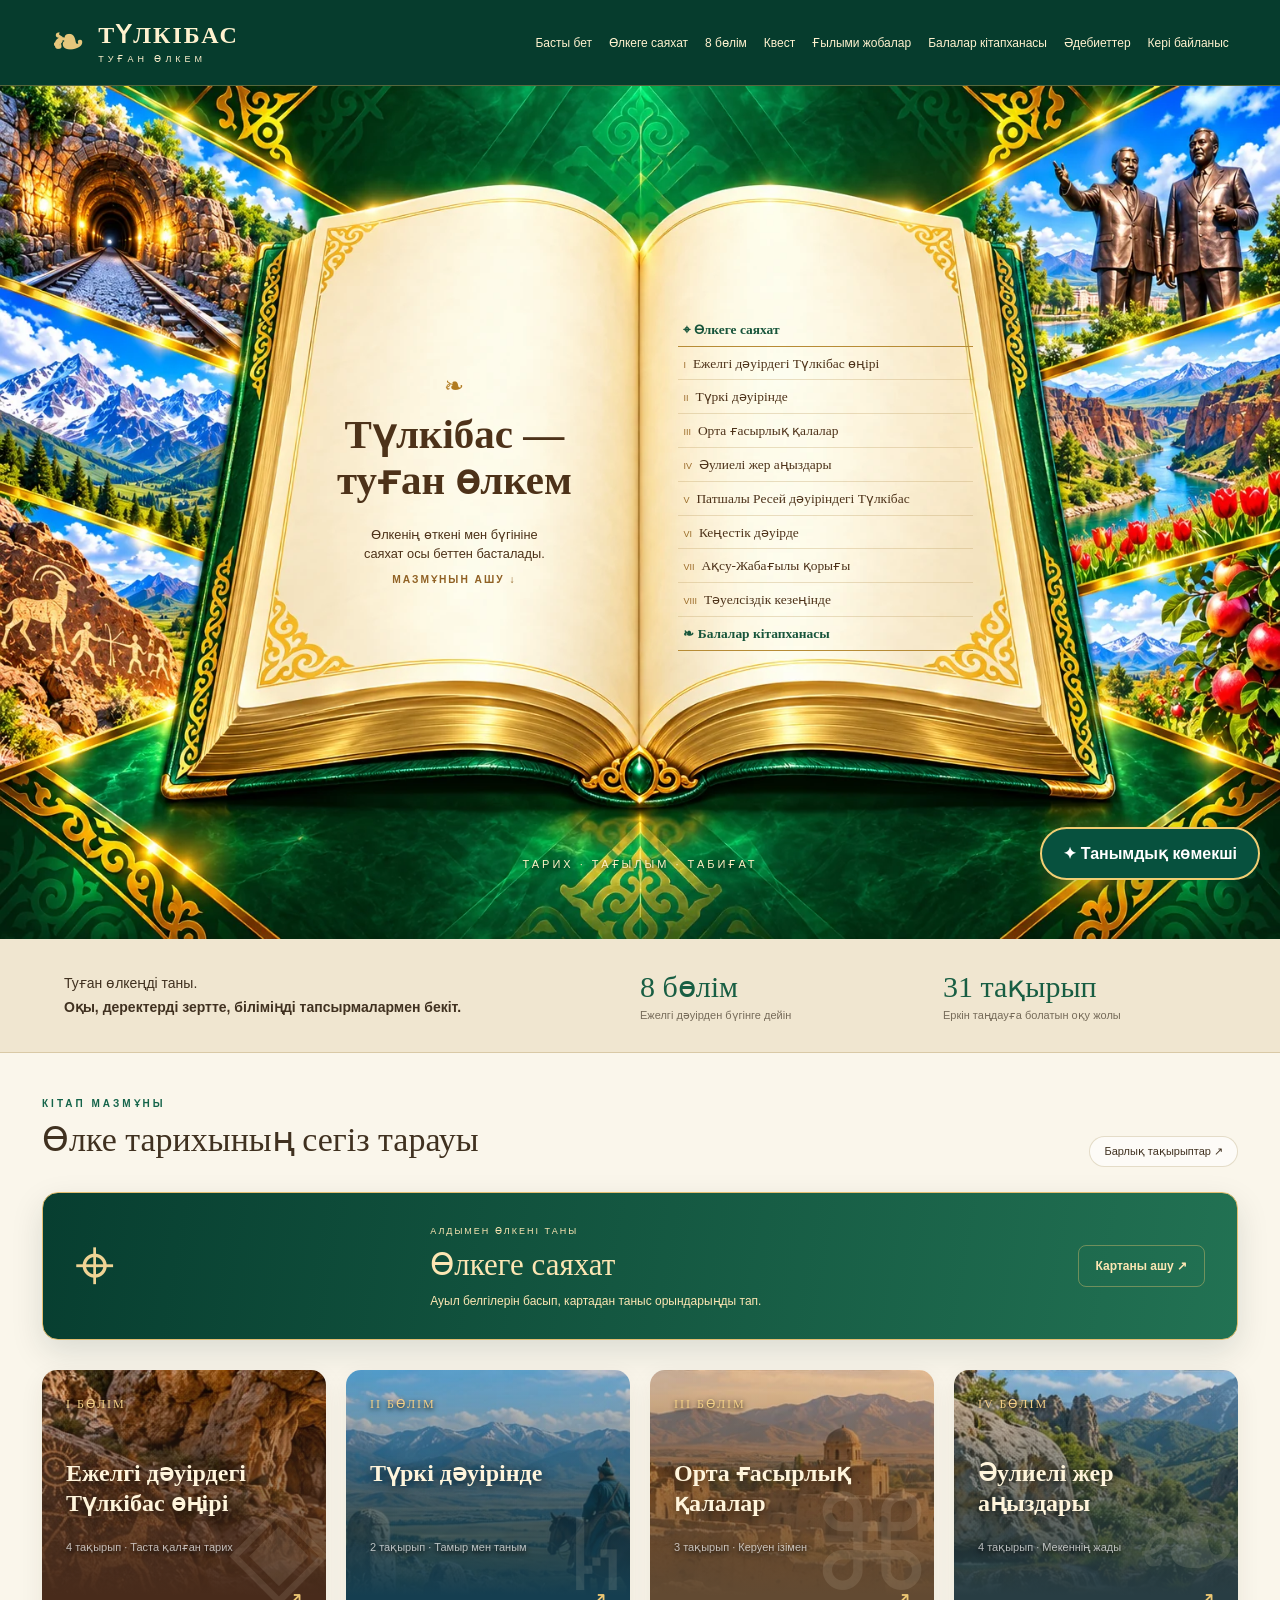
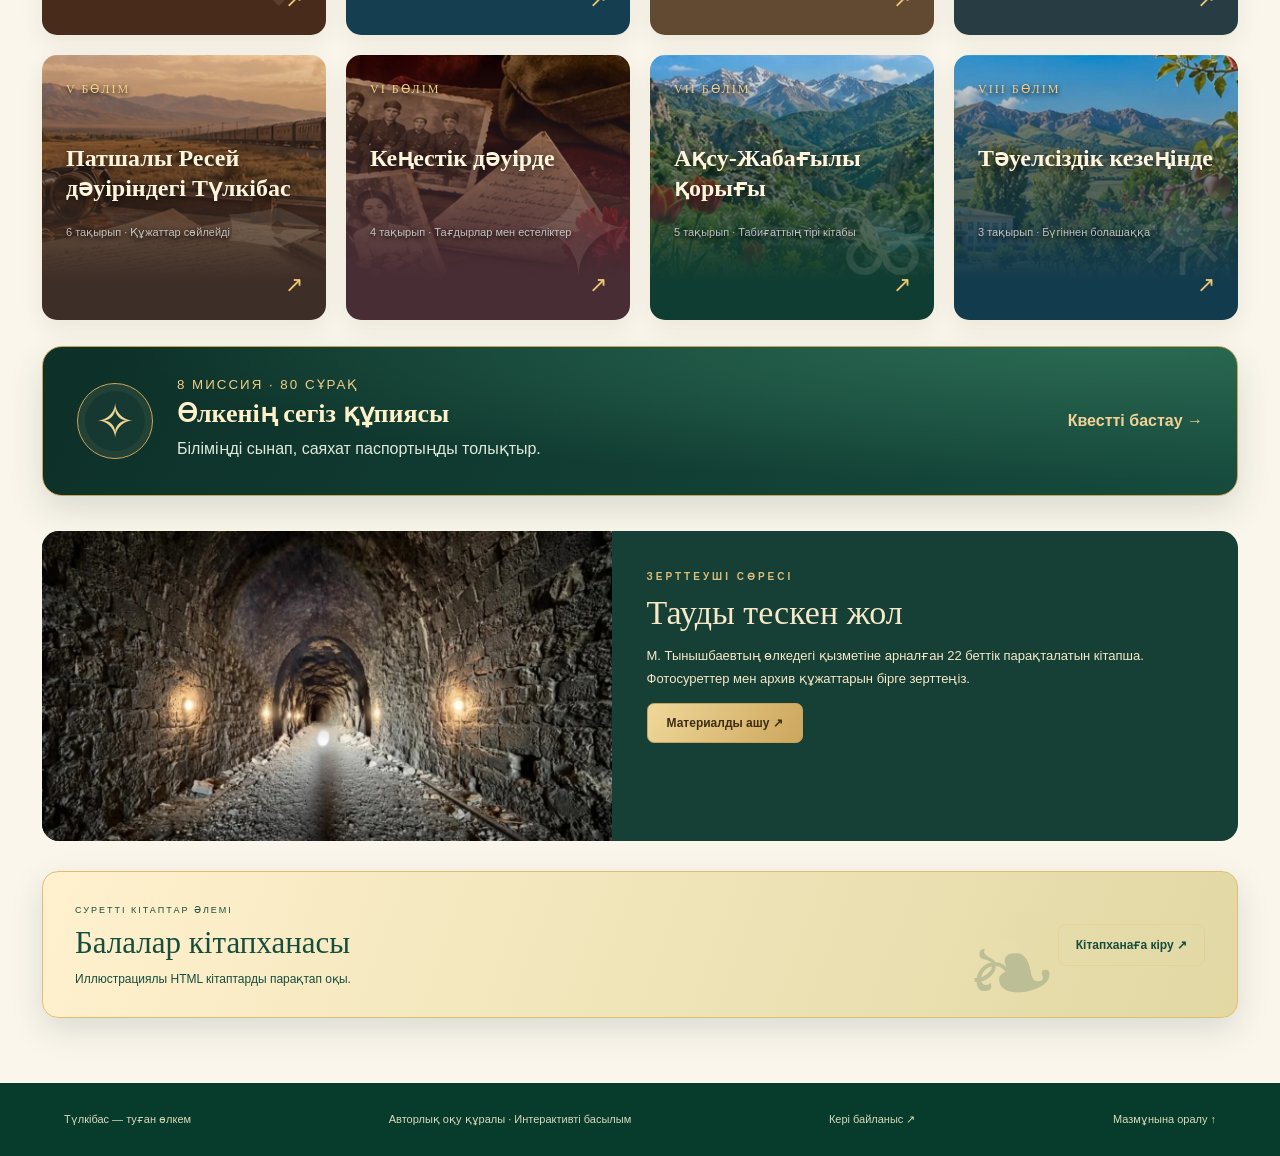
==== commit 1580c654: "Қазақша танымдық көмекші қосылды" ====
--- a/index.html
+++ b/index.html
@@ -1 +1 @@
-<!doctype html><html lang="kk"><head><meta charset="utf-8"><meta name="viewport" content="width=device-width,initial-scale=1"><meta name="robots" content="noindex,nofollow"><meta name="theme-color" content="#07513e"><title>Түлкібас — туған өлкем | Интерактивті оқу құралы</title><link rel="stylesheet" href="book.css?v=feedback2"><link rel="stylesheet" href="vendor/leaflet.css"></head><body><header><a href="#" class="brand"><span class="brandmark">❧</span><span>ТҮЛКІБАС<small>ТУҒАН ӨЛКЕМ</small></span></a><nav aria-label="Негізгі мәзір"><a href="#">Басты бет</a><a href="#tour">Өлкеге саяхат</a><a href="#contents">8 бөлім</a><a href="#quest">Квест</a><a href="#projects">Ғылыми жобалар</a><a href="#kids">Балалар кітапханасы</a><a href="#references">Әдебиеттер</a><a id="feedbackOpen" href="#feedback">Кері байланыс</a></nav></header><main id="app"></main><footer><span>Түлкібас — туған өлкем</span><span>Авторлық оқу құралы · Интерактивті басылым</span><a href="#feedback">Кері байланыс ↗</a><a href="#contents">Мазмұнына оралу ↑</a></footer><dialog id="feedbackDialog"><button class="close" aria-label="Жабу">×</button><p class="kicker">ОҚЫРМАН ПІКІРІ</p><h2>Пікіріңіз маңызды</h2><form id="feedbackForm"><label>Сіз кімсіз?<select name="role"><option>Оқушы</option><option>Тарих мұғалімі</option><option>География мұғалімі</option><option>Қазақ тілі мен әдебиеті мұғалімі</option><option>Басқа</option></select></label><label>Пікіріңіз<textarea name="message" required maxlength="3000" placeholder="Не ұнады? Нені жақсартуға болады?"></textarea></label><p class="muted">Пікір осы браузерде сақталады. Авторға жіберу үшін файл ретінде жүктеп алыңыз.</p><div class="actions"><button class="primary">Сақтау</button><button type="button" id="exportFeedback">Пікірлерді жүктеу ↓</button></div><p id="feedbackStatus" role="status"></p></form></dialog><dialog id="imageDialog"><button class="close" aria-label="Жабу">×</button><img id="zoomImage" alt="Архив құжатының үлкейтілген нұсқасы"></dialog><script src="curriculum.js?v=quest8"></script><script src="course-content.js?v=quest8"></script><script src="vendor/leaflet.js"></script><script src="interactive-embeds.js?v=quest8"></script><script src="archaeology-map.js?v=map1"></script><script src="museum.js?v=4exhibits"></script><script src="features.js?v=museum1"></script><script src="quest-questions.js?v=quest1"></script><script src="quest.js?v=quest1"></script><script src="book.js?v=feedback2"></script></body></html>+<!doctype html><html lang="kk"><head><meta charset="utf-8"><meta name="viewport" content="width=device-width,initial-scale=1"><meta name="robots" content="noindex,nofollow"><meta name="theme-color" content="#07513e"><title>Түлкібас — туған өлкем | Интерактивті оқу құралы</title><link rel="stylesheet" href="book.css?v=feedback2"><link rel="stylesheet" href="vendor/leaflet.css"></head><body><header><a href="#" class="brand"><span class="brandmark">❧</span><span>ТҮЛКІБАС<small>ТУҒАН ӨЛКЕМ</small></span></a><nav aria-label="Негізгі мәзір"><a href="#">Басты бет</a><a href="#tour">Өлкеге саяхат</a><a href="#contents">8 бөлім</a><a href="#quest">Квест</a><a href="#projects">Ғылыми жобалар</a><a href="#kids">Балалар кітапханасы</a><a href="#references">Әдебиеттер</a><a id="feedbackOpen" href="#feedback">Кері байланыс</a></nav></header><main id="app"></main><footer><span>Түлкібас — туған өлкем</span><span>Авторлық оқу құралы · Интерактивті басылым</span><a href="#feedback">Кері байланыс ↗</a><a href="#contents">Мазмұнына оралу ↑</a></footer><dialog id="feedbackDialog"><button class="close" aria-label="Жабу">×</button><p class="kicker">ОҚЫРМАН ПІКІРІ</p><h2>Пікіріңіз маңызды</h2><form id="feedbackForm"><label>Сіз кімсіз?<select name="role"><option>Оқушы</option><option>Тарих мұғалімі</option><option>География мұғалімі</option><option>Қазақ тілі мен әдебиеті мұғалімі</option><option>Басқа</option></select></label><label>Пікіріңіз<textarea name="message" required maxlength="3000" placeholder="Не ұнады? Нені жақсартуға болады?"></textarea></label><p class="muted">Пікір осы браузерде сақталады. Авторға жіберу үшін файл ретінде жүктеп алыңыз.</p><div class="actions"><button class="primary">Сақтау</button><button type="button" id="exportFeedback">Пікірлерді жүктеу ↓</button></div><p id="feedbackStatus" role="status"></p></form></dialog><dialog id="imageDialog"><button class="close" aria-label="Жабу">×</button><img id="zoomImage" alt="Архив құжатының үлкейтілген нұсқасы"></dialog><script src="curriculum.js?v=quest8"></script><script src="course-content.js?v=quest8"></script><script src="vendor/leaflet.js"></script><script src="interactive-embeds.js?v=quest8"></script><script src="archaeology-map.js?v=map1"></script><script src="museum.js?v=4exhibits"></script><script src="features.js?v=museum1"></script><script src="quest-questions.js?v=quest1"></script><script src="quest.js?v=quest1"></script><script src="book.js?v=feedback2"></script><script defer src="knowledge-helper.js?v=1"></script></body></html>
